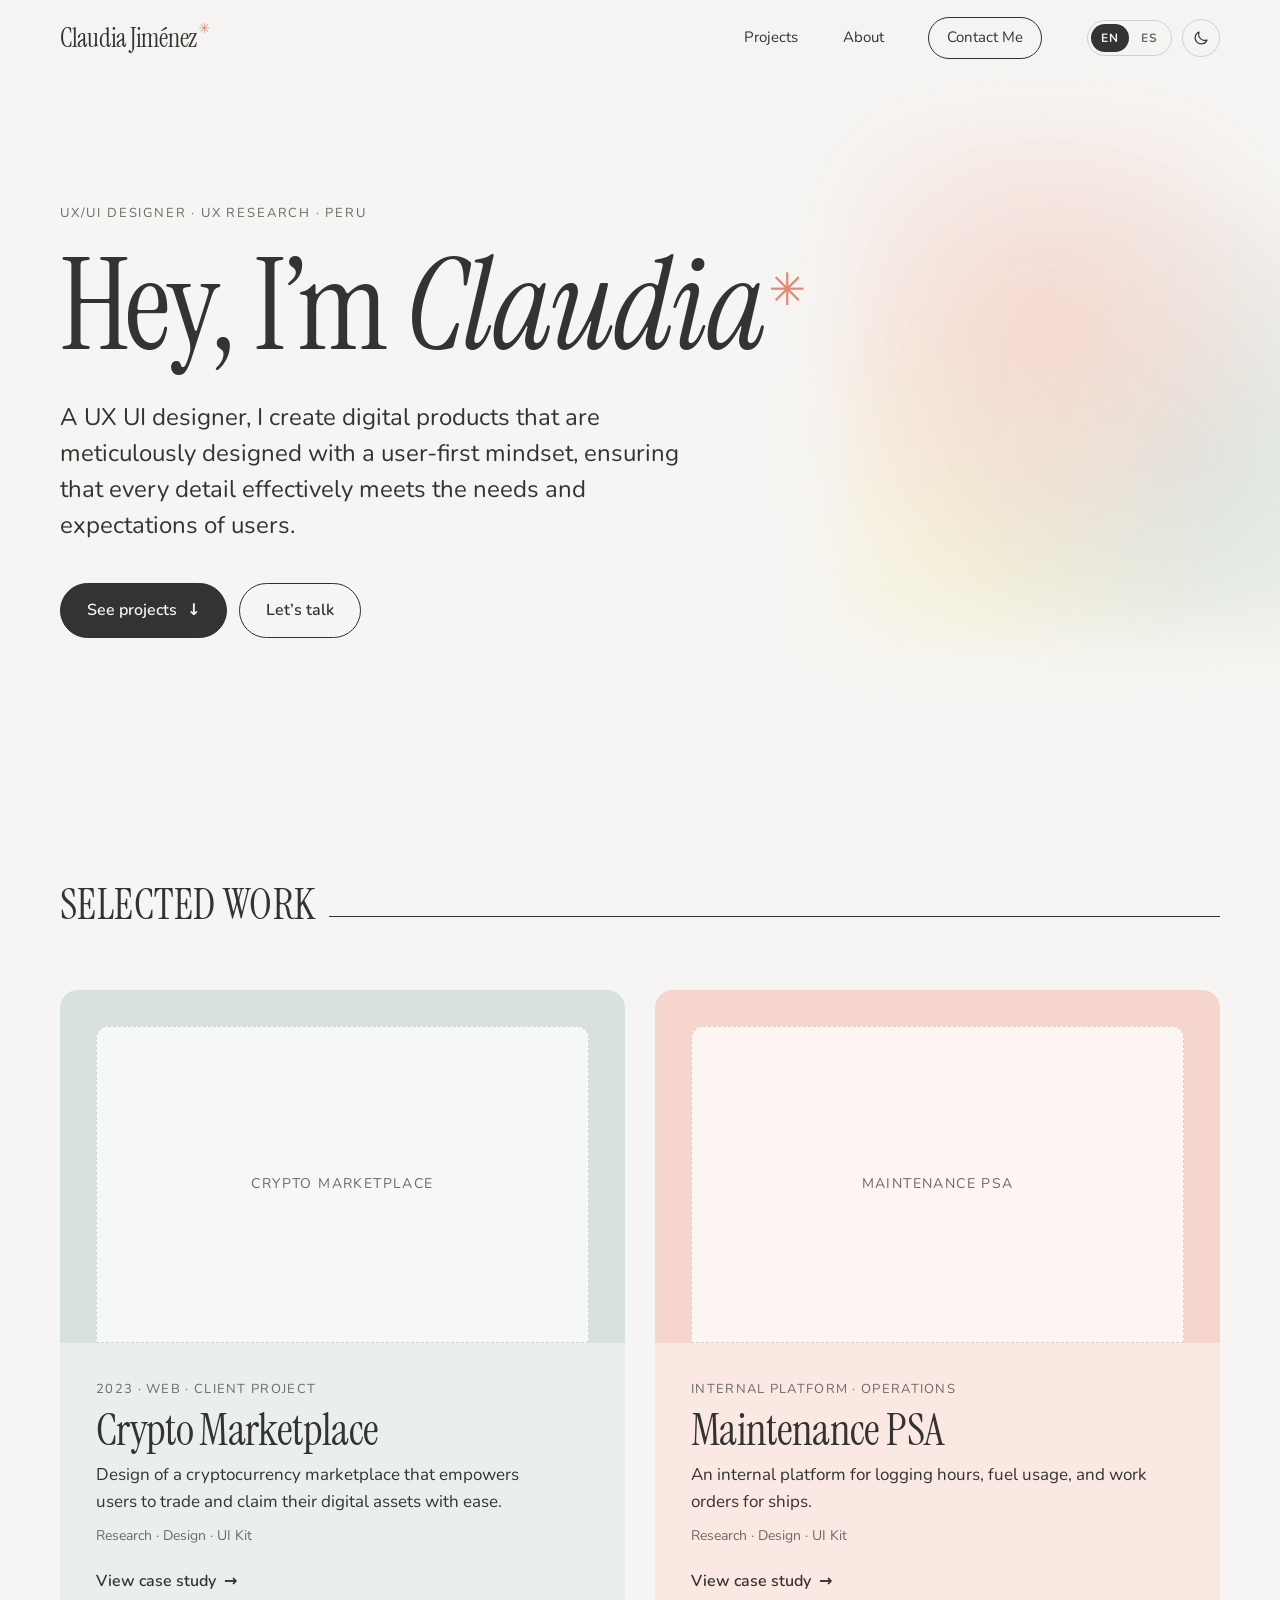
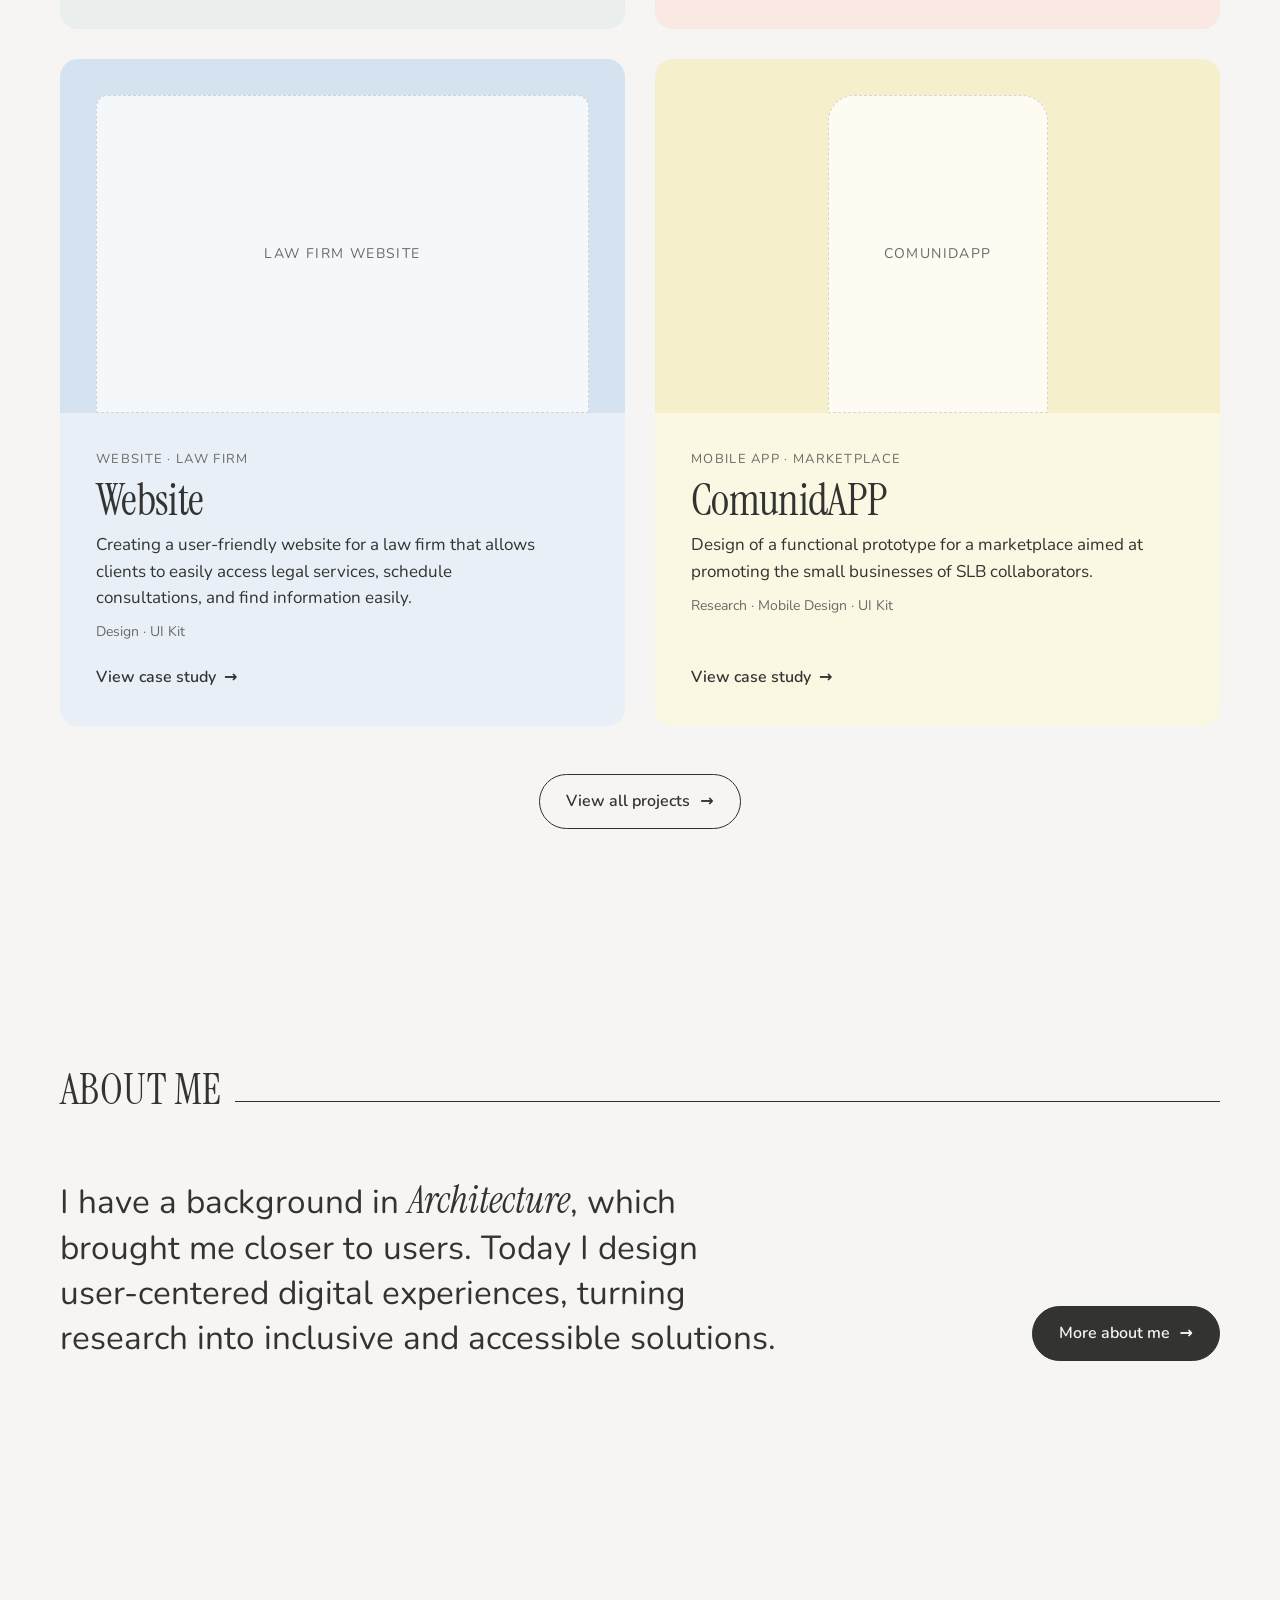
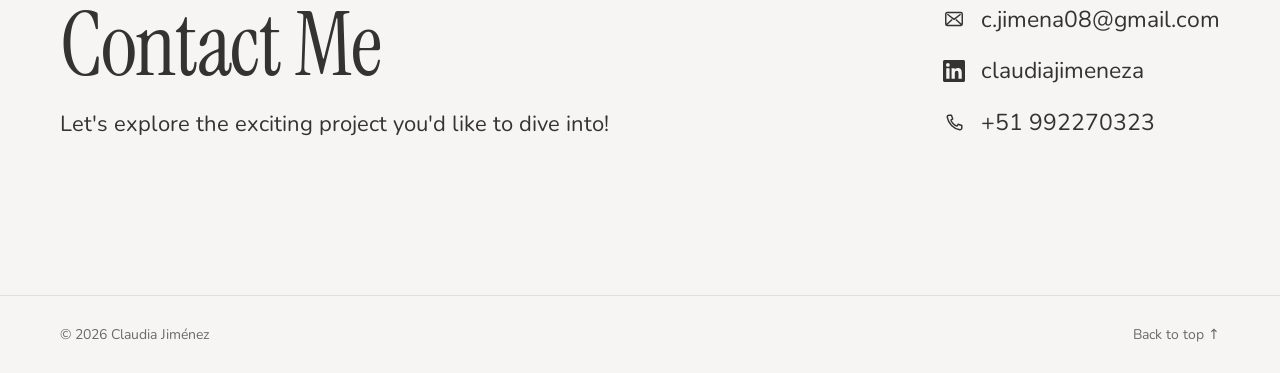
==== index.html @ 47505181 "Add English/Spanish versions of every page with an EN/ES switch Text is written side by side as <spa" ====
<!doctype html>
<html lang="en" data-lang="en">
<head>
  <meta charset="utf-8" />
  <meta name="viewport" content="width=device-width, initial-scale=1" />
  <title data-en="Claudia Jiménez · UX/UI Designer" data-es="Claudia Jiménez · Diseñadora UX/UI">Claudia Jiménez · UX/UI Designer</title>
  <script>
    /* Apply saved theme + language before first paint to avoid a flash (logic: script.js) */
    (function (d) {
      var get = function (k) { try { return localStorage.getItem(k); } catch (e) { return null; } };
      var t = get('theme'), l = get('lang');
      if (t === 'light' || t === 'dark') d.setAttribute('data-theme', t);
      if (l !== 'en' && l !== 'es') l = /^es\b/i.test(navigator.language || '') ? 'es' : 'en';
      d.lang = l; d.setAttribute('data-lang', l);
      var ti = document.querySelector('title');
      if (ti && ti.getAttribute('data-' + l)) document.title = ti.getAttribute('data-' + l);
    })(document.documentElement);
  </script>
  <meta name="description" content="Claudia Jiménez — UX/UI designer creating digital products with a user-first mindset." />
  <meta property="og:title" content="Claudia Jiménez · UX/UI Designer" />
  <meta property="og:description" content="UX/UI designer creating digital products with a user-first mindset." />
  <link rel="icon" href="data:image/svg+xml,<svg xmlns='http://www.w3.org/2000/svg' viewBox='0 0 100 100'><text y='.9em' font-size='90'>✳️</text></svg>" />
  <link rel="preconnect" href="https://fonts.googleapis.com" />
  <link rel="preconnect" href="https://fonts.gstatic.com" crossorigin />
  <link href="https://fonts.googleapis.com/css2?family=Instrument+Serif:ital@0;1&family=Nunito:wght@400;500;600;700&display=swap" rel="stylesheet" />
  <link rel="stylesheet" href="styles.css" />
</head>
<body>
  <a class="skip" href="#main"><span data-l="en">Skip to content</span><span data-l="es">Saltar al contenido</span></a>

  <header class="nav" id="top">
    <div class="container nav__inner">
      <a href="index.html" class="nav__logo">Claudia Jiménez<span class="star">✳</span></a>
      <button class="nav__toggle" aria-label="Open menu" aria-expanded="false" aria-controls="nav-links">
        <span></span><span></span>
      </button>
      <nav id="nav-links" class="nav__links">
        <a href="projects.html"><span data-l="en">Projects</span><span data-l="es">Proyectos</span></a>
        <a href="about.html"><span data-l="en">About</span><span data-l="es">Sobre mí</span></a>
        <a href="#contact" class="pill"><span data-l="en">Contact Me</span><span data-l="es">Contáctame</span></a>
        <div class="nav__tools">
          <div class="lang" role="group" aria-label="Language" data-en-aria-label="Language" data-es-aria-label="Idioma">
            <button type="button" class="lang__btn" data-set-lang="en" lang="en" aria-label="English" aria-pressed="true">EN</button>
            <button type="button" class="lang__btn" data-set-lang="es" lang="es" aria-label="Español" aria-pressed="false">ES</button>
          </div>
          <button type="button" class="icon-btn theme-toggle" aria-pressed="false" aria-label="Dark mode" data-en-aria-label="Dark mode" data-es-aria-label="Modo oscuro">
            <svg class="i-moon" viewBox="0 0 24 24" aria-hidden="true"><path d="M20 14.6A8.2 8.2 0 0 1 9.4 4 8.2 8.2 0 1 0 20 14.6Z" fill="none" stroke="currentColor" stroke-width="1.6" stroke-linejoin="round"/></svg>
            <svg class="i-sun" viewBox="0 0 24 24" aria-hidden="true"><circle cx="12" cy="12" r="4" fill="none" stroke="currentColor" stroke-width="1.6"/><path d="M12 2.8v2.1M12 19.1v2.1M2.8 12h2.1M19.1 12h2.1M5.5 5.5 7 7M17 17l1.5 1.5M5.5 18.5 7 17M17 7l1.5-1.5" fill="none" stroke="currentColor" stroke-width="1.6" stroke-linecap="round"/></svg>
          </button>
        </div>
      </nav>
    </div>
  </header>

  <main id="main">
    <!-- HERO -->
    <section class="hero container">
      <p class="eyebrow reveal"><span data-l="en">UX/UI Designer · UX Research · Peru</span><span data-l="es">Diseñadora UX/UI · UX Research · Perú</span></p>
      <h1 class="hero__title reveal"><span data-l="en">Hey, I’m <em>Claudia</em></span><span data-l="es">Hola, soy <em>Claudia</em></span><span class="star">✳</span></h1>
      <p class="hero__lead reveal">
        <span data-l="en">A UX UI designer, I create digital products that are meticulously designed with a
        user-first mindset, ensuring that every detail effectively meets the needs and
        expectations of users.</span>
        <span data-l="es">Como diseñadora UX/UI, creo productos digitales diseñados con mucho detalle y
        centrados en el usuario, para que cada elemento responda de forma efectiva a sus
        necesidades y expectativas.</span>
      </p>
      <div class="hero__actions reveal">
        <a href="#projects" class="btn btn--dark"><span data-l="en">See projects</span><span data-l="es">Ver proyectos</span> <span aria-hidden="true">↓</span></a>
        <a href="#contact" class="btn"><span data-l="en">Let’s talk</span><span data-l="es">Conversemos</span></a>
      </div>
      <div class="hero__blob" aria-hidden="true"></div>
    </section>

    <!-- PROJECTS -->
    <section id="projects" class="section container">
      <h2 class="section__title reveal"><span><span data-l="en">Selected Work</span><span data-l="es">Trabajos destacados</span></span></h2>
      <div class="cards cards--grid">
        <a class="card card--grid reveal" href="projects/crypto-marketplace.html" style="--card:var(--sage)">
          <div class="card__media">
            <!-- Replace with: <img src="assets/crypto-marketplace.png" alt="Crypto Marketplace screens" data-en-alt="Crypto Marketplace screens" data-es-alt="Pantallas de Crypto Marketplace"> -->
            <div class="placeholder">Crypto Marketplace</div>
          </div>
          <div class="card__body">
            <p class="card__meta"><span data-l="en">2023 · Web · Client project</span><span data-l="es">2023 · Web · Proyecto para cliente</span></p>
            <h3 class="card__title">Crypto Marketplace</h3>
            <p class="card__desc"><span data-l="en">Design of a cryptocurrency marketplace that empowers users to trade and claim their digital assets with ease.</span><span data-l="es">Diseño de un marketplace de criptomonedas que permite a los usuarios intercambiar y reclamar sus activos digitales con facilidad.</span></p>
            <p class="card__tags"><span data-l="en">Research · Design · UI Kit</span><span data-l="es">Investigación · Diseño · UI Kit</span></p>
            <span class="card__cta"><span data-l="en">View case study</span><span data-l="es">Ver caso de estudio</span> <span class="arrow" aria-hidden="true">→</span></span>
          </div>
        </a>
        <a class="card card--grid reveal" href="projects/maintenance-psa.html" style="--card:var(--blush)">
          <div class="card__media">
            <!-- Replace with: <img src="assets/maintenance-psa.png" alt="Maintenance PSA screens" data-en-alt="Maintenance PSA screens" data-es-alt="Pantallas de Maintenance PSA"> -->
            <div class="placeholder">Maintenance PSA</div>
          </div>
          <div class="card__body">
            <p class="card__meta"><span data-l="en">Internal platform · Operations</span><span data-l="es">Plataforma interna · Operaciones</span></p>
            <h3 class="card__title">Maintenance PSA</h3>
            <p class="card__desc"><span data-l="en">An internal platform for logging hours, fuel usage, and work orders for ships.</span><span data-l="es">Una plataforma interna para registrar horas, consumo de combustible y órdenes de trabajo de embarcaciones.</span></p>
            <p class="card__tags"><span data-l="en">Research · Design · UI Kit</span><span data-l="es">Investigación · Diseño · UI Kit</span></p>
            <span class="card__cta"><span data-l="en">View case study</span><span data-l="es">Ver caso de estudio</span> <span class="arrow" aria-hidden="true">→</span></span>
          </div>
        </a>
        <a class="card card--grid reveal" href="projects/law-firm-website.html" style="--card:var(--sky)">
          <div class="card__media">
            <!-- Replace with: <img src="assets/law-firm-website.png" alt="Website screens" data-en-alt="Website screens" data-es-alt="Pantallas del sitio web"> -->
            <div class="placeholder"><span data-l="en">Law Firm Website</span><span data-l="es">Sitio web legal</span></div>
          </div>
          <div class="card__body">
            <p class="card__meta"><span data-l="en">Website · Law firm</span><span data-l="es">Sitio web · Estudio de abogados</span></p>
            <h3 class="card__title"><span data-l="en">Website</span><span data-l="es">Sitio web</span></h3>
            <p class="card__desc"><span data-l="en">Creating a user-friendly website for a law firm that allows clients to easily access legal services, schedule consultations, and find information easily.</span><span data-l="es">Creación de un sitio web intuitivo para un estudio de abogados, que permite a los clientes acceder fácilmente a servicios legales, agendar consultas y encontrar información.</span></p>
            <p class="card__tags"><span data-l="en">Design · UI Kit</span><span data-l="es">Diseño · UI Kit</span></p>
            <span class="card__cta"><span data-l="en">View case study</span><span data-l="es">Ver caso de estudio</span> <span class="arrow" aria-hidden="true">→</span></span>
          </div>
        </a>
        <a class="card card--grid reveal" href="projects/comunidapp.html" style="--card:var(--butter)">
          <div class="card__media">
            <!-- Replace with: <img src="assets/comunidapp.png" alt="ComunidAPP screens" data-en-alt="ComunidAPP screens" data-es-alt="Pantallas de ComunidAPP"> -->
            <div class="placeholder placeholder--phone">ComunidAPP</div>
          </div>
          <div class="card__body">
            <p class="card__meta"><span data-l="en">Mobile app · Marketplace</span><span data-l="es">App móvil · Marketplace</span></p>
            <h3 class="card__title">ComunidAPP</h3>
            <p class="card__desc"><span data-l="en">Design of a functional prototype for a marketplace aimed at promoting the small businesses of SLB collaborators.</span><span data-l="es">Diseño de un prototipo funcional para un marketplace que busca impulsar los pequeños negocios de los colaboradores de SLB.</span></p>
            <p class="card__tags"><span data-l="en">Research · Mobile Design · UI Kit</span><span data-l="es">Investigación · Diseño móvil · UI Kit</span></p>
            <span class="card__cta"><span data-l="en">View case study</span><span data-l="es">Ver caso de estudio</span> <span class="arrow" aria-hidden="true">→</span></span>
          </div>
        </a>
      </div>
      <div class="more reveal"><a href="projects.html" class="btn"><span data-l="en">View all projects</span><span data-l="es">Ver todos los proyectos</span> <span aria-hidden="true">→</span></a></div>
    </section>

    <!-- ABOUT TEASER -->
    <section class="section container">
      <h2 class="section__title reveal"><span><span data-l="en">About Me</span><span data-l="es">Sobre mí</span></span></h2>
      <div class="teaser reveal">
        <p class="teaser__text">
          <span data-l="en">I have a background in <em>Architecture</em>, which brought me closer to users. Today I design
          user-centered digital experiences, turning research into inclusive and accessible solutions.</span>
          <span data-l="es">Vengo de la <em>Arquitectura</em>, que me acercó a las personas. Hoy diseño experiencias
          digitales centradas en el usuario, convirtiendo la investigación en soluciones inclusivas y accesibles.</span>
        </p>
        <a href="about.html" class="btn btn--dark"><span data-l="en">More about me</span><span data-l="es">Más sobre mí</span> <span aria-hidden="true">→</span></a>
      </div>
    </section>

    <!-- CONTACT -->
    <section id="contact" class="section container contact">
      <div class="contact__text reveal">
        <h2 class="contact__title"><span data-l="en">Contact Me</span><span data-l="es">Contáctame</span></h2>
        <p><span data-l="en">Let's explore the exciting project you'd like to dive into!</span><span data-l="es">¡Hablemos del proyecto que tienes en mente y hagámoslo realidad!</span></p>
      </div>
      <ul class="contact__list reveal">
        <li>
          <svg viewBox="0 0 24 24" aria-hidden="true"><path d="M3 6.5A1.5 1.5 0 0 1 4.5 5h15A1.5 1.5 0 0 1 21 6.5v11a1.5 1.5 0 0 1-1.5 1.5h-15A1.5 1.5 0 0 1 3 17.5v-11Zm1.8.3 7.2 5.6 7.2-5.6M4 18l6-5.5M20 18l-6-5.5" fill="none" stroke="currentColor" stroke-width="1.6" stroke-linejoin="round"/></svg>
          <a href="mailto:c.jimena08@gmail.com">c.jimena08@gmail.com</a>
        </li>
        <li>
          <svg viewBox="0 0 24 24" aria-hidden="true"><path fill="currentColor" d="M20.45 20.45h-3.56v-5.57c0-1.33-.02-3.04-1.85-3.04-1.85 0-2.14 1.45-2.14 2.94v5.67H9.35V9h3.41v1.56h.05c.48-.9 1.64-1.85 3.37-1.85 3.6 0 4.27 2.37 4.27 5.46v6.28ZM5.34 7.43a2.06 2.06 0 1 1 0-4.13 2.06 2.06 0 0 1 0 4.13ZM7.12 20.45H3.56V9h3.56v11.45ZM22.22 0H1.77C.79 0 0 .77 0 1.73v20.54C0 23.23.79 24 1.77 24h20.45c.98 0 1.78-.77 1.78-1.73V1.73C24 .77 23.2 0 22.22 0Z"/></svg>
          <a href="https://www.linkedin.com/in/claudiajimeneza" target="_blank" rel="noopener">claudiajimeneza</a>
        </li>
        <li>
          <svg viewBox="0 0 24 24" aria-hidden="true"><path d="M6.6 3.5h2.6l1.4 4-2 1.3a11 11 0 0 0 6.6 6.6l1.3-2 4 1.4v2.6a2 2 0 0 1-2.2 2A17 17 0 0 1 4.6 5.7a2 2 0 0 1 2-2.2Z" fill="none" stroke="currentColor" stroke-width="1.6" stroke-linejoin="round"/></svg>
          <a href="tel:+51992270323">+51 992270323</a>
        </li>
      </ul>
    </section>
  </main>

  <footer class="footer container">
    <span>© <span id="year"></span> Claudia Jiménez</span>
    <a href="#top"><span data-l="en">Back to top</span><span data-l="es">Volver arriba</span> ↑</a>
  </footer>

  <script src="script.js"></script>
</body>
</html>
---- styles.css ----
/* ---------- THEME TOKENS ----------
   Every color lives here. Dark values are declared twice: once for the system
   preference (unless the visitor picked light) and once for an explicit
   data-theme="dark", so the page follows the OS until the nav toggle is used. */
:root {
  color-scheme: light;
  --bg: #f6f5f3;
  --ink: #333331;
  --muted: #6b6a66;
  --line: #2f2f2d;                        /* strong lines: pills, buttons, title rules */
  --line-soft: rgba(0,0,0,.15);           /* dividers, card outlines */
  --line-faint: rgba(0,0,0,.09);          /* nav / footer borders */
  --surface: rgba(255,255,255,.45);       /* card body over a pastel */
  --surface-tag: rgba(255,255,255,.5);
  --surface-placeholder: rgba(255,255,255,.75);
  --hover: #fff;
  --shadow: rgba(0,0,0,.3);
  --nav-bg: color-mix(in srgb, var(--bg) 82%, transparent);
  --sage: #d8e2dd;
  --blush: #f5d5cc;
  --sky: #d5e2f0;
  --butter: #f6efcc;
  --stone: #e2e1df;
  --accent: #e08a74;
  --blob-a: var(--blush);
  --blob-b: var(--sage);
  --blob-c: var(--butter);
  --blob-opacity: .9;
  --show-light: block;                    /* display value for light-only / dark-only bits */
  --show-dark: none;
  --radius: 18px;
  --serif: "Instrument Serif", Georgia, "Times New Roman", serif;
  --sans: "Nunito", system-ui, -apple-system, "Segoe UI", sans-serif;
  --max: 1160px;
  --gutter: clamp(16px, 5vw, 60px);
}
@media (prefers-color-scheme: dark) {
  :root:not([data-theme="light"]) {
    color-scheme: dark;
    --bg: #1c1b19;
    --ink: #ecebe7;
    --muted: #a8a6a0;
    --line: #d6d4ce;
    --line-soft: rgba(255,255,255,.16);
    --line-faint: rgba(255,255,255,.09);
    --surface: rgba(0,0,0,.14);
    --surface-tag: rgba(255,255,255,.06);
    --surface-placeholder: rgba(255,255,255,.07);
    --hover: #262522;
    --shadow: rgba(0,0,0,.7);
    --sage: #2b3833;
    --blush: #3f2c27;
    --sky: #28323f;
    --butter: #39331f;
    --stone: #2c2b28;
    --accent: #eb9a84;
    --blob-a: #5a3830;
    --blob-b: #2f4a3f;
    --blob-c: #4a4126;
    --blob-opacity: .7;
    --show-light: none;
    --show-dark: block;
  }
}
:root[data-theme="dark"] {
  color-scheme: dark;
  --bg: #1c1b19;
  --ink: #ecebe7;
  --muted: #a8a6a0;
  --line: #d6d4ce;
  --line-soft: rgba(255,255,255,.16);
  --line-faint: rgba(255,255,255,.09);
  --surface: rgba(0,0,0,.14);
  --surface-tag: rgba(255,255,255,.06);
  --surface-placeholder: rgba(255,255,255,.07);
  --hover: #262522;
  --shadow: rgba(0,0,0,.7);
  --sage: #2b3833;
  --blush: #3f2c27;
  --sky: #28323f;
  --butter: #39331f;
  --stone: #2c2b28;
  --accent: #eb9a84;
  --blob-a: #5a3830;
  --blob-b: #2f4a3f;
  --blob-c: #4a4126;
  --blob-opacity: .7;
  --show-light: none;
  --show-dark: block;
}

/* ---------- LANGUAGES ----------
   Bilingual text sits side by side: <span data-l="en">…</span><span data-l="es">…</span>.
   <html data-lang> (set in <head> before first paint) decides which one shows. */
html[data-lang="en"] [data-l="es"],
html[data-lang="es"] [data-l="en"] { display: none !important; }

* { box-sizing: border-box; }
html { scroll-behavior: smooth; scroll-padding-top: 88px; overflow-x: clip; }
body {
  margin: 0;
  background: var(--bg);
  color: var(--ink);
  font-family: var(--sans);
  font-size: 18px;
  line-height: 1.55;
  -webkit-font-smoothing: antialiased;
  overflow-x: hidden;
}
img { max-width: 100%; display: block; }
a { color: inherit; }
h1, h2, h3 { margin: 0; font-weight: 400; }
p { margin: 0; }

.container { width: 100%; max-width: calc(var(--max) + var(--gutter) * 2); margin-inline: auto; padding-inline: var(--gutter); }

.skip { position: absolute; left: -999px; top: 8px; background: var(--ink); color: var(--bg); padding: 8px 14px; border-radius: 99px; z-index: 100; }
.skip:focus { left: 8px; }

.star { color: var(--accent); font-family: var(--sans); font-size: .35em; vertical-align: super; margin-left: .1em; display: inline-block; animation: spin 12s linear infinite; }
@keyframes spin { to { transform: rotate(360deg); } }

/* ---------- NAV ---------- */
.nav {
  position: sticky; top: 0; z-index: 50;
  background: var(--nav-bg);
  backdrop-filter: blur(10px);
  -webkit-backdrop-filter: blur(10px);
  border-bottom: 1px solid transparent;
  transition: border-color .3s;
}
.nav.is-scrolled { border-bottom-color: var(--line-faint); }
.nav__inner { display: flex; align-items: center; justify-content: space-between; height: 76px; }
.nav__logo { font-family: var(--serif); font-size: 26px; text-decoration: none; letter-spacing: -.01em; }
.nav__logo .star { font-size: 14px; vertical-align: top; }
.nav__links { display: flex; align-items: center; gap: clamp(20px, 3.5vw, 48px); font-size: 15px; }
.nav__links a { text-decoration: none; position: relative; padding: 6px 0; }
.nav__links a:not(.pill)::after {
  content: ""; position: absolute; left: 0; right: 0; bottom: 0; height: 1px; background: var(--line);
  transform: scaleX(0); transform-origin: left; transition: transform .35s ease;
}
.nav__links a:not(.pill):hover::after,
.nav__links a.is-active::after { transform: scaleX(1); }
.pill { border: 1px solid var(--line); border-radius: 99px; padding: 8px 18px !important; transition: background .25s, color .25s; }
.pill:hover { background: var(--ink); color: var(--bg); }

.nav__toggle { display: none; background: none; border: 0; width: 40px; height: 40px; cursor: pointer; position: relative; }
.nav__toggle span { position: absolute; left: 9px; right: 9px; height: 1.5px; background: var(--ink); transition: transform .3s; }
.nav__toggle span:first-child { top: 15px; }
.nav__toggle span:last-child { top: 24px; }
.nav.is-open .nav__toggle span:first-child { transform: translateY(4.5px) rotate(45deg); }
.nav.is-open .nav__toggle span:last-child { transform: translateY(-4.5px) rotate(-45deg); }

/* nav tools: theme toggle (+ language switch) */
.nav__tools { display: flex; align-items: center; gap: 10px; }
.icon-btn {
  width: 38px; height: 38px; padding: 0; display: grid; place-items: center;
  background: none; color: inherit; border: 1px solid var(--line-soft); border-radius: 99px;
  cursor: pointer; transition: border-color .25s, background .25s;
}
.icon-btn:hover { border-color: var(--line); background: var(--surface-tag); }
.icon-btn svg { width: 18px; height: 18px; }
.theme-toggle .i-moon { display: var(--show-light); }  /* light theme: offer dark */
.theme-toggle .i-sun { display: var(--show-dark); }
.lang { display: inline-flex; gap: 2px; padding: 3px; border: 1px solid var(--line-soft); border-radius: 99px; }
.lang__btn {
  font: inherit; font-size: 12px; font-weight: 700; letter-spacing: .08em; line-height: 1;
  padding: 8px 10px; border: 0; border-radius: 99px; background: none; color: var(--muted);
  cursor: pointer; transition: background .25s, color .25s;
}
.lang__btn:hover { color: var(--ink); }
/* active state comes from <html data-lang> so it is right before script.js runs */
html[data-lang="en"] .lang__btn[data-set-lang="en"],
html[data-lang="es"] .lang__btn[data-set-lang="es"] { background: var(--ink); color: var(--bg); }
button:focus-visible, .pill:focus-visible, .btn:focus-visible { outline: 2px solid var(--ink); outline-offset: 3px; }

/* ---------- HERO ---------- */
.hero { position: relative; padding-top: clamp(80px, 14vh, 160px); padding-bottom: clamp(80px, 14vh, 160px); }
.eyebrow { font-size: 13px; letter-spacing: .14em; text-transform: uppercase; color: var(--muted); margin-bottom: 22px; }
.hero__title { font-family: var(--serif); font-size: clamp(58px, 10vw, 136px); line-height: .95; letter-spacing: -.02em; }
.hero__title em { font-style: italic; }
.hero__lead { max-width: 640px; margin-top: 32px; font-size: clamp(19px, 2vw, 24px); line-height: 1.5; }
.hero__actions { display: flex; flex-wrap: wrap; gap: 12px; margin-top: 40px; }
.hero__blob {
  position: absolute; z-index: -1; right: -6%; top: 6%;
  width: min(520px, 70vw); aspect-ratio: 1;
  background: radial-gradient(circle at 40% 40%, var(--blob-a), transparent 62%),
              radial-gradient(circle at 70% 65%, var(--blob-b), transparent 58%),
              radial-gradient(circle at 35% 75%, var(--blob-c), transparent 55%);
  filter: blur(30px); opacity: var(--blob-opacity);
  animation: float 14s ease-in-out infinite alternate;
}
@keyframes float { to { transform: translate(-30px, 30px) scale(1.06); } }

.btn {
  display: inline-flex; align-items: center; gap: 10px;
  padding: 14px 26px; border: 1px solid var(--line); border-radius: 99px;
  font-size: 16px; font-weight: 600; text-decoration: none;
  transition: transform .25s, background .25s, color .25s;
}
.btn:hover { transform: translateY(-2px); background: var(--ink); color: var(--bg); }
.btn--dark { background: var(--ink); color: var(--bg); }
.btn--dark:hover { background: transparent; color: var(--ink); }

/* ---------- SECTIONS ---------- */
.section { padding-block: clamp(60px, 10vw, 120px); }
.section__title {
  display: flex; align-items: flex-end; gap: 14px;
  font-family: var(--serif); text-transform: uppercase; font-size: clamp(30px, 3.6vw, 42px); letter-spacing: .01em; line-height: 1;
  margin-bottom: clamp(36px, 5vw, 64px);
}
.section__title::after { content: ""; flex: 1; height: 1px; background: var(--line); margin-bottom: .2em; }

/* ---------- PROJECT CARDS ---------- */
.cards { display: grid; gap: 30px; }
.cards--grid { grid-template-columns: repeat(2, 1fr); }
.card {
  display: flex; flex-direction: column; text-decoration: none;
  background: var(--card); border-radius: var(--radius); overflow: hidden;
  transition: transform .4s ease, box-shadow .4s ease;
}
.card:hover { transform: translateY(-4px); box-shadow: 0 24px 50px -30px var(--shadow); }
.card:focus-visible { outline: 2px solid var(--ink); outline-offset: 4px; }
.card__media { padding: clamp(20px, 3vw, 36px) clamp(20px, 3vw, 36px) 0; aspect-ratio: 16 / 10; display: flex; align-items: flex-end; justify-content: center; overflow: hidden; }
.card__media img, .card__media .placeholder { width: 100%; height: 100%; min-height: 0; object-fit: cover; object-position: top; border-radius: 12px 12px 0 0; transition: transform .6s ease; }
.card__media .placeholder--phone { width: 46%; max-width: 220px; border-radius: 26px 26px 0 0; }
.card:hover .card__media img, .card:hover .card__media .placeholder { transform: translateY(-6px) scale(1.02); }
.card__body { display: flex; flex-direction: column; gap: 10px; padding: clamp(24px, 3vw, 36px); background: var(--surface); flex: 1; }
.card__meta { font-size: 13px; letter-spacing: .1em; text-transform: uppercase; color: var(--muted); }
.card__title { font-family: var(--serif); font-size: clamp(34px, 3.4vw, 48px); line-height: 1; letter-spacing: -.015em; }
.card__desc { font-size: 17px; max-width: 46ch; }
.card__tags { font-size: 14px; color: var(--muted); }
.card__cta { margin-top: auto; padding-top: 12px; font-weight: 600; font-size: 16px; display: inline-flex; gap: 8px; align-items: center; }
.arrow { display: inline-block; transition: transform .3s; }
.card:hover .card__cta .arrow { transform: translateX(5px); }

/* list variant (Projects page) */
.cards--list { gap: 36px; }
.card--list { display: grid; grid-template-columns: 1.25fr 1fr; }
.card--list .card__media { aspect-ratio: auto; min-height: 380px; padding: 44px 0 0 44px; justify-content: flex-start; }
.card--list .card__media img, .card--list .card__media .placeholder { border-radius: 12px 0 0 0; }
.card--list .card__media .placeholder--phone { border-radius: 26px 26px 0 0; margin-inline: auto; transform: translateX(-22px); }
.card--list .card__body { padding: clamp(28px, 4vw, 52px); justify-content: center; }
.card--list .card__title { font-size: clamp(40px, 4.4vw, 60px); }

.more { display: flex; justify-content: center; margin-top: 48px; }
.section--tight { padding-top: 0; }
.page-lead { max-width: 640px; }

.tags { list-style: none; display: flex; flex-wrap: wrap; gap: 10px; margin: 0; padding: 0; }
.tags li { border: 1px solid var(--line); border-radius: 99px; padding: 4px 14px; font-size: 14px; }
.tags--lg li { font-size: 16px; padding: 8px 18px; background: var(--surface-tag); }

.placeholder {
  width: 100%; height: 100%; min-height: 300px; border-radius: 12px;
  background: var(--surface-placeholder);
  display: grid; place-items: center;
  color: var(--muted); font-size: 14px; letter-spacing: .1em; text-transform: uppercase;
  border: 1px dashed var(--line-soft);
}
.placeholder--phone { width: 200px; min-height: 380px; margin-inline: auto; border-radius: 28px; }

/* ---------- ABOUT ---------- */
.about { display: grid; grid-template-columns: 1fr 2fr; gap: 30px; }
.about__photo { border-radius: var(--radius); overflow: hidden; background: var(--stone); min-height: 440px; }
.about__photo img { width: 100%; height: 100%; object-fit: cover; }
.about__photo .placeholder { min-height: 440px; background: var(--stone); border: 0; border-radius: 0; }
.about__card, .about__fun {
  border-radius: var(--radius); padding: clamp(28px, 6vw, 100px);
  display: flex; flex-direction: column; justify-content: center; gap: 1.4em;
  font-size: clamp(18px, 1.8vw, 23px); line-height: 1.5;
}
.about__card { background: var(--stone); }
.about__card em { font-family: var(--serif); font-size: 1.2em; }
.about__fun { background: var(--butter); grid-column: 1 / -1; max-width: 66%; }

/* ---------- SKILLS ---------- */
.skills { display: grid; grid-template-columns: repeat(3, 1fr); gap: 30px; }
.skill-group { background: var(--sage); border-radius: var(--radius); padding: 36px; }
.skill-group:nth-child(2) { background: var(--blush); }
.skill-group:nth-child(3) { background: var(--sky); }
.skill-group h3 { font-family: var(--serif); font-size: 34px; margin-bottom: 22px; }

/* ---------- EXPERIENCE ---------- */
.timeline { list-style: none; margin: 0; padding: 0; }
.timeline__item {
  display: grid; grid-template-columns: 220px 1fr; gap: 30px;
  padding-block: 32px; border-top: 1px solid var(--line-soft);
}
.timeline__item:last-child { border-bottom: 1px solid var(--line-soft); }
.timeline__date { font-size: 15px; letter-spacing: .06em; color: var(--muted); padding-top: 8px; }
.timeline__item h3 { font-family: var(--serif); font-size: clamp(28px, 3vw, 38px); line-height: 1.1; margin-bottom: 8px; }
.timeline__item .at { color: var(--muted); }
.timeline__item p { color: var(--muted); max-width: 60ch; }

/* ---------- CONTACT ---------- */
.contact { display: flex; justify-content: space-between; align-items: center; gap: 40px; flex-wrap: wrap; padding-bottom: clamp(80px, 12vw, 160px); }
.contact__title { font-family: var(--serif); font-size: clamp(56px, 7vw, 88px); line-height: 1; letter-spacing: -.015em; margin-bottom: 18px; }
.contact__text p { font-size: clamp(18px, 1.8vw, 22px); }
.contact__list { list-style: none; margin: 0; padding: 0; display: grid; gap: 16px; font-size: clamp(18px, 1.8vw, 23px); }
.contact__list li { display: flex; align-items: center; gap: 16px; }
.contact__list svg { width: 22px; height: 22px; flex: none; }
.contact__list a { text-decoration: none; background: linear-gradient(currentColor, currentColor) 0 100% / 0 1px no-repeat; transition: background-size .35s; overflow-wrap: anywhere; }
.contact__list a:hover { background-size: 100% 1px; }

.footer { display: flex; justify-content: space-between; padding-block: 28px; border-top: 1px solid var(--line-faint); font-size: 14px; color: var(--muted); }
.footer a { text-decoration: none; }

/* ---------- REVEAL ---------- */
.reveal { opacity: 0; transform: translateY(28px); transition: opacity .9s ease, transform .9s cubic-bezier(.2,.7,.2,1); }
.reveal.is-visible { opacity: 1; transform: none; }
@media (prefers-reduced-motion: reduce) {
  html { scroll-behavior: auto; }
  .reveal { opacity: 1; transform: none; transition: none; }
  .star, .hero__blob { animation: none; }
}

/* ---------- RESPONSIVE ---------- */
@media (max-width: 900px) {
  .cards--grid { grid-template-columns: 1fr; }
  .card--list { grid-template-columns: 1fr; }
  .card--list .card__media { min-height: 260px; padding: 28px 28px 0; }
  .card--list .card__media img, .card--list .card__media .placeholder { border-radius: 12px 12px 0 0; }
  .card--list .card__media .placeholder--phone { transform: none; }
  .facts { grid-template-columns: repeat(2, 1fr); }
  .pager { grid-template-columns: 1fr; }
  .about { grid-template-columns: 1fr; }
  .about__photo, .about__photo .placeholder { min-height: 360px; }
  .about__fun { max-width: none; }
  .skills { grid-template-columns: 1fr; }
  .timeline__item { grid-template-columns: 1fr; gap: 6px; }
  .timeline__date { padding-top: 0; }
}
@media (max-width: 760px) {
  body { font-size: 17px; }
  .nav__toggle { display: block; }
  .nav__links {
    position: absolute; top: 76px; left: 0; right: 0;
    flex-direction: column; align-items: flex-start; gap: 6px;
    padding: 16px var(--gutter) 28px; background: var(--bg);
    border-bottom: 1px solid var(--line-faint);
    font-size: 20px;
    opacity: 0; pointer-events: none; transform: translateY(-8px); transition: opacity .25s, transform .25s;
  }
  .nav.is-open .nav__links { opacity: 1; pointer-events: auto; transform: none; }
  .pill { margin-top: 10px; }
  .nav__tools { margin-top: 18px; gap: 12px; }
  .contact { flex-direction: column; align-items: flex-start; }
}

.subhead { font-family: var(--serif); text-transform: uppercase; font-size: clamp(24px, 2.6vw, 30px); margin: clamp(56px, 7vw, 88px) 0 24px; }

/* ---------- HOME: ABOUT TEASER ---------- */
.teaser { display: flex; flex-wrap: wrap; align-items: flex-end; justify-content: space-between; gap: 32px; }
.teaser__text { font-size: clamp(22px, 2.6vw, 34px); line-height: 1.35; max-width: 36ch; }
.teaser__text em { font-family: var(--serif); font-size: 1.15em; }

/* ---------- ABOUT PAGE ---------- */
.crumb { font-size: 14px; color: var(--muted); margin-bottom: 18px; }
.crumb a { text-decoration: none; }
.crumb a:hover { text-decoration: underline; }
.intro { padding-top: clamp(48px, 9vh, 110px); padding-bottom: clamp(40px, 6vw, 80px); }
.intro__title { font-family: var(--serif); font-size: clamp(72px, 13vw, 180px); line-height: .9; letter-spacing: -.02em; margin-bottom: clamp(40px, 6vw, 80px); }
.intro__grid { display: grid; grid-template-columns: 1fr 1.6fr; gap: clamp(30px, 5vw, 72px); align-items: start; }
.intro__text { display: flex; flex-direction: column; gap: 1.2em; font-size: clamp(17px, 1.5vw, 19px); color: var(--muted); }
.intro__lead { font-size: clamp(22px, 2.4vw, 30px); line-height: 1.35; color: var(--ink); }
.intro__lead em { font-family: var(--serif); font-size: 1.12em; }
.intro__actions { display: flex; flex-wrap: wrap; gap: 12px; margin-top: 10px; }

.jobs { list-style: none; margin: 0; padding: 0; }
.job { display: grid; grid-template-columns: 1fr 1fr; gap: 30px; padding-block: clamp(28px, 4vw, 48px); border-top: 1px solid var(--line-soft); }
.job:last-child { border-bottom: 1px solid var(--line-soft); }
.job__company { font-family: var(--serif); font-size: clamp(44px, 6vw, 84px); line-height: .95; letter-spacing: -.015em; }
.job__date { display: block; margin-top: 12px; font-size: 14px; letter-spacing: .06em; color: var(--muted); }
.job__body h4 { margin: 0 0 4px; font-size: 20px; font-weight: 700; }
.job__meta { display: block; font-size: 14px; color: var(--muted); margin-bottom: 4px; }
.job__body p { margin-top: 12px; color: var(--muted); max-width: 58ch; }

.about__fun .eyebrow { margin-bottom: 0; }

@media (max-width: 900px) {
  .intro__grid, .job { grid-template-columns: 1fr; }
  .job { gap: 14px; }
}

/* ---------- CERTIFICATIONS ---------- */
.certs { list-style: none; margin: 0; padding: 0; display: grid; gap: 16px; }
.cert {
  display: flex; align-items: center; justify-content: space-between; gap: 20px; flex-wrap: wrap;
  background: var(--sage); border-radius: var(--radius); padding: 26px 32px;
}
.cert:nth-child(2) { background: var(--blush); }
.cert:nth-child(3) { background: var(--sky); }
.cert h4 { margin: 0 0 4px; font-family: var(--serif); font-weight: 400; font-size: clamp(24px, 2.4vw, 30px); line-height: 1.15; }
.cert__issuer { font-size: 15px; color: var(--muted); }
.cert__link { flex: none; font-size: 15px; font-weight: 600; text-decoration: none; border: 1px solid var(--line); border-radius: 99px; padding: 8px 18px; transition: background .25s, color .25s; }
.cert__link:hover { background: var(--ink); color: var(--bg); }

/* ---------- CASE STUDY ---------- */
.case { padding-bottom: clamp(36px, 5vw, 60px); }
.case__title { font-family: var(--serif); font-size: clamp(60px, 10vw, 140px); line-height: .92; letter-spacing: -.02em; margin-bottom: 28px; }
.facts { display: grid; grid-template-columns: repeat(auto-fit, minmax(180px, 1fr)); gap: 24px; margin: clamp(40px, 5vw, 64px) 0 0; padding-top: 28px; border-top: 1px solid var(--line-soft); }
.fact dt { font-size: 13px; letter-spacing: .1em; text-transform: uppercase; color: var(--muted); margin-bottom: 6px; }
.fact dd { margin: 0; font-size: 17px; }
.case__cover { background: var(--card); border-radius: var(--radius); padding: clamp(28px, 6vw, 80px) clamp(28px, 6vw, 80px) 0; display: flex; justify-content: center; overflow: hidden; }
.case__cover img, .case__cover .placeholder { width: 100%; min-height: clamp(260px, 42vw, 560px); border-radius: 14px 14px 0 0; }
.case__cover .placeholder--phone { width: min(300px, 70%); }
.case__text { max-width: 68ch; display: grid; gap: 1.2em; font-size: 19px; }
.callout { background: var(--card); border-radius: var(--radius); padding: clamp(28px, 5vw, 60px); display: flex; flex-direction: column; align-items: flex-start; gap: 16px; font-size: clamp(19px, 2vw, 24px); max-width: 820px; }
.callout .eyebrow { margin: 0; }

.pager { display: grid; grid-template-columns: 1fr 1fr; gap: 30px; padding-top: clamp(20px, 4vw, 40px); }
.pager__link { display: flex; flex-direction: column; gap: 10px; padding: clamp(24px, 4vw, 44px); border: 1px solid var(--line-soft); border-radius: var(--radius); text-decoration: none; transition: background .3s, border-color .3s; }
.pager__link--next { text-align: right; align-items: flex-end; }
.pager__link:hover { background: var(--hover); border-color: var(--line); }
.pager__label { font-size: 13px; letter-spacing: .1em; text-transform: uppercase; color: var(--muted); }
.pager__title { font-family: var(--serif); font-size: clamp(32px, 4vw, 52px); line-height: 1; }
.pager__link--prev:hover .arrow { transform: translateX(-5px); }
.pager__link--next:hover .arrow { transform: translateX(5px); }
.pager__all { text-align: center; padding-top: 28px; font-size: 16px; }
.pager__all a { text-decoration: underline; text-underline-offset: 4px; }
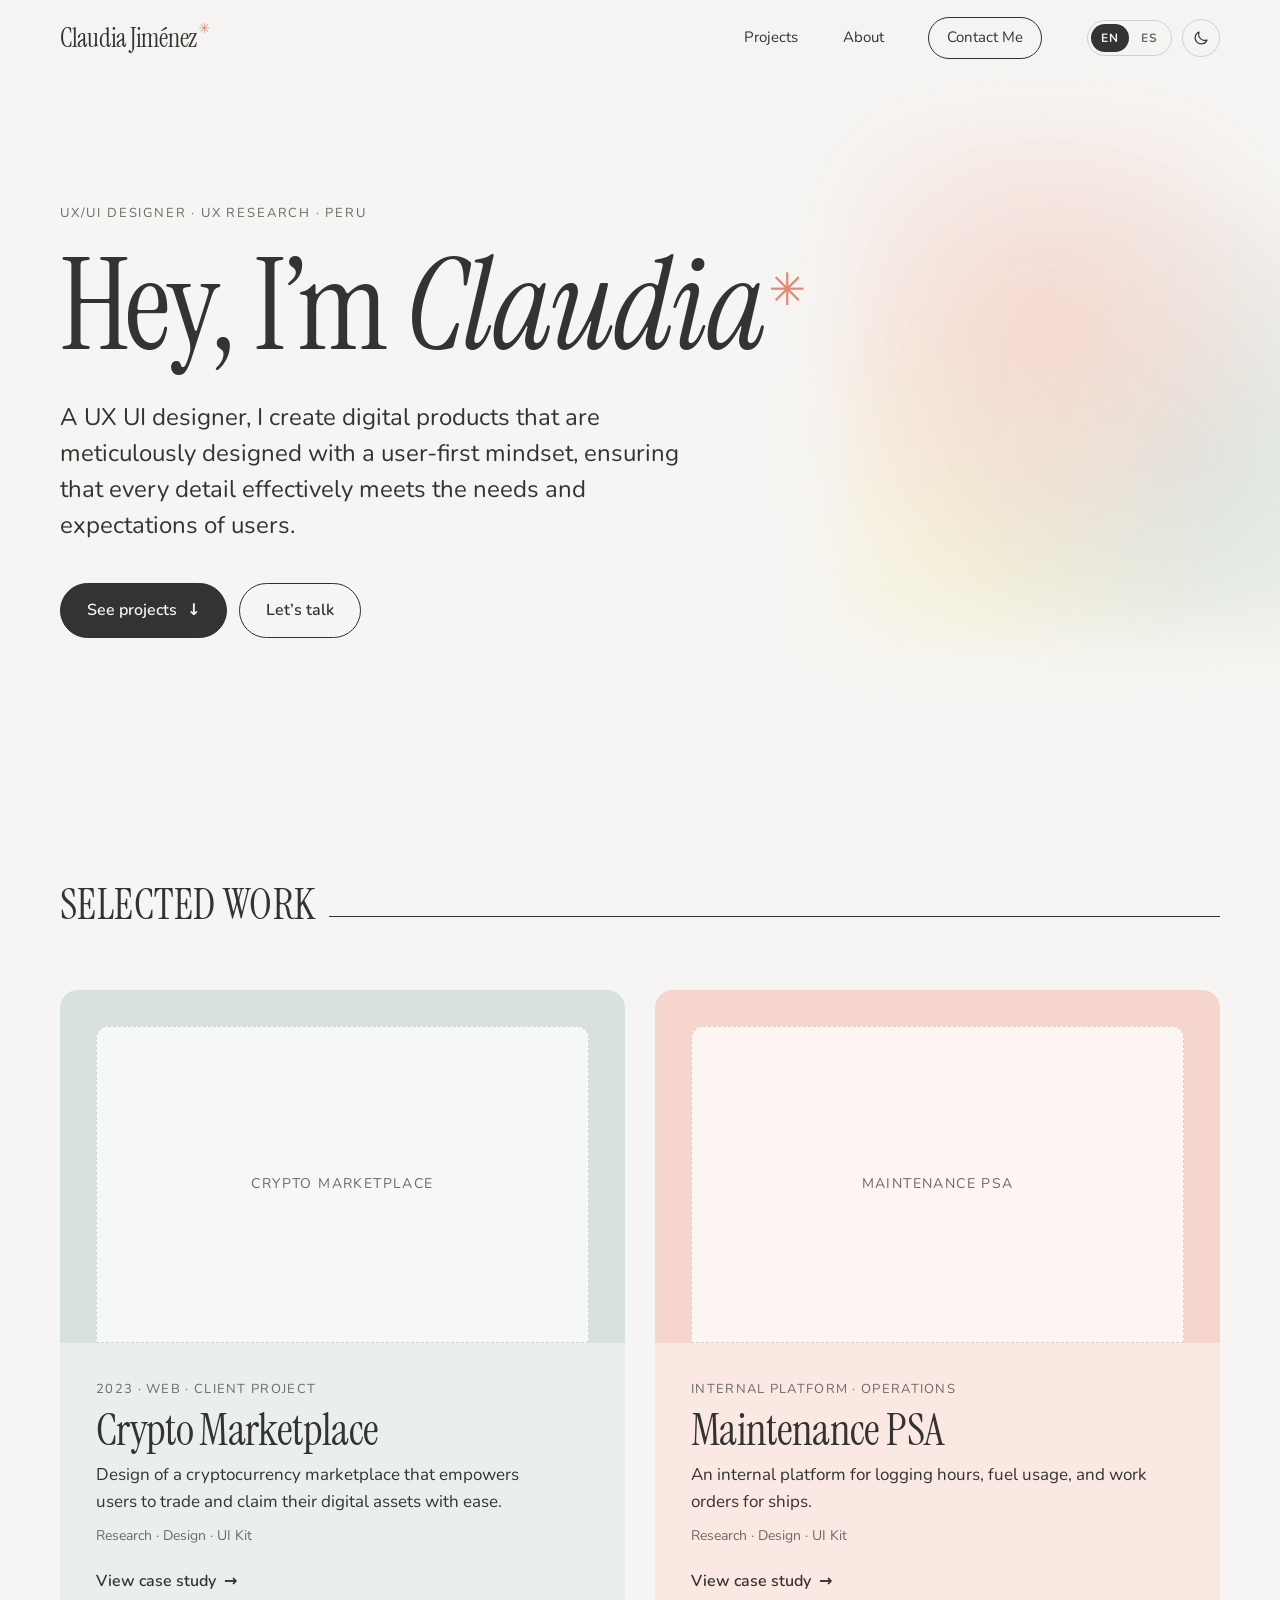
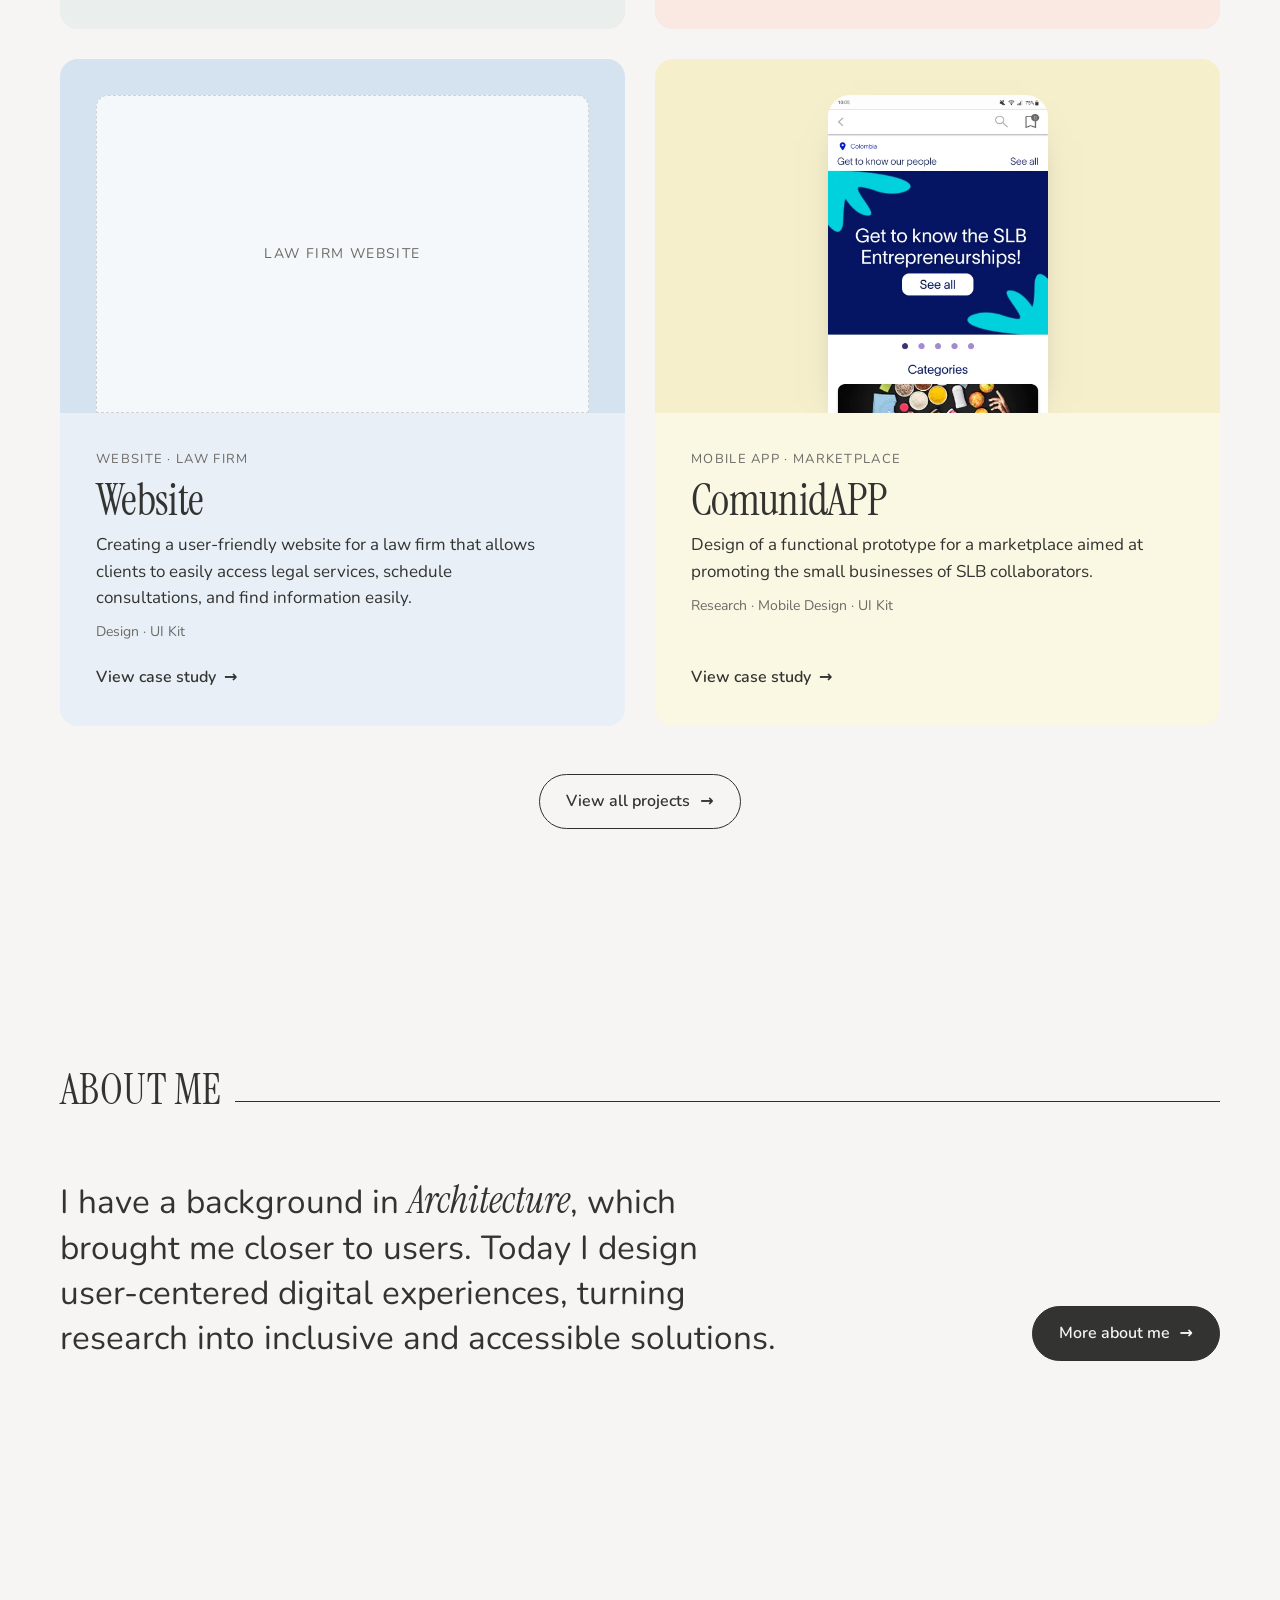
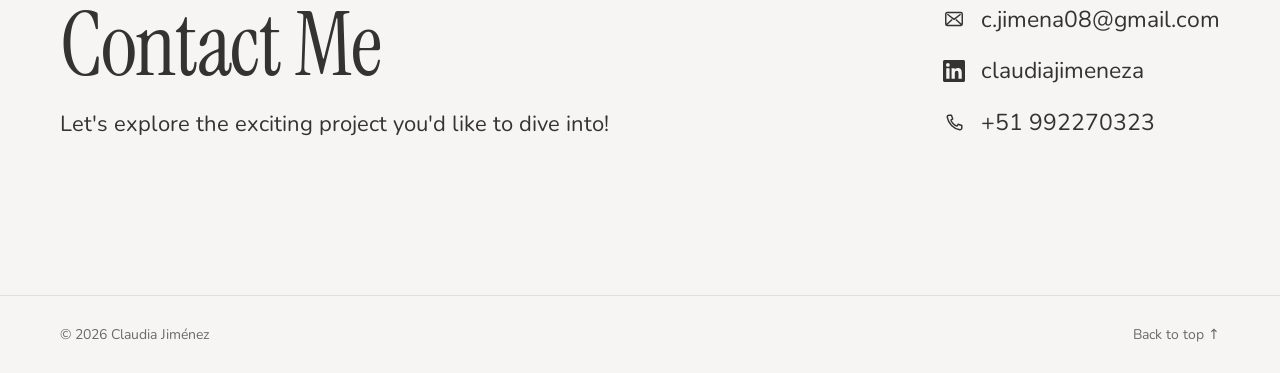
==== commit 2de9504f: "Add ComunidAPP case study with new case study layout Hero with screens, TL;DR (problem / what I did " ====
--- a/index.html
+++ b/index.html
@@ -117,8 +117,7 @@
         </a>
         <a class="card card--grid reveal" href="projects/comunidapp.html" style="--card:var(--butter)">
           <div class="card__media">
-            <!-- Replace with: <img src="assets/comunidapp.png" alt="ComunidAPP screens" data-en-alt="ComunidAPP screens" data-es-alt="Pantallas de ComunidAPP"> -->
-            <div class="placeholder placeholder--phone">ComunidAPP</div>
+            <img class="card__phone" src="assets/comunidapp/home.webp" width="360" height="720" loading="lazy" alt="ComunidAPP home screen" data-en-alt="ComunidAPP home screen" data-es-alt="Pantalla de inicio de ComunidAPP">
           </div>
           <div class="card__body">
             <p class="card__meta"><span data-l="en">Mobile app · Marketplace</span><span data-l="es">App móvil · Marketplace</span></p>
--- a/styles.css
+++ b/styles.css
@@ -419,3 +419,69 @@
 .pager__link--next:hover .arrow { transform: translateX(5px); }
 .pager__all { text-align: center; padding-top: 28px; font-size: 16px; }
 .pager__all a { text-decoration: underline; text-underline-offset: 4px; }
+
+/* ---------- CASE STUDY v2 ---------- */
+.cs-hero { display: grid; grid-template-columns: 1.1fr 1fr; gap: clamp(30px, 5vw, 72px); align-items: center; padding-top: clamp(40px, 7vh, 90px); padding-bottom: clamp(36px, 5vw, 60px); }
+.back { display: inline-flex; gap: 8px; font-size: 15px; text-decoration: none; margin-bottom: 28px; color: var(--muted); }
+.back:hover { color: var(--ink); }
+.cs-hero__media { position: relative; background: var(--card); border-radius: var(--radius); min-height: 460px; display: flex; justify-content: center; align-items: flex-end; padding-top: 48px; overflow: hidden; }
+.phone { margin: 0; width: min(220px, 42%); }
+.phone img { width: 100%; height: auto; border-radius: 22px 22px 0 0; box-shadow: 0 20px 40px -24px rgba(0,0,0,.45); display: block; }
+.cs-hero__media .phone { position: relative; z-index: 2; }
+.cs-hero__media .phone--back { position: absolute; z-index: 1; right: 8%; bottom: -40px; transform: rotate(6deg); opacity: .9; }
+
+.tldr { display: grid; gap: 0; margin: 0; border: 1px solid var(--line-soft, rgba(0,0,0,.15)); border-radius: var(--radius); overflow: hidden; }
+.tldr > div { display: grid; grid-template-columns: 180px 1fr; gap: 24px; padding: 22px clamp(20px, 3vw, 32px); }
+.tldr > div + div { border-top: 1px solid var(--line-soft, rgba(0,0,0,.15)); }
+.tldr dt, .label { font-size: 13px; letter-spacing: .12em; text-transform: uppercase; color: var(--muted); }
+.tldr dt { padding-top: 4px; }
+.tldr dd { margin: 0; font-size: clamp(17px, 1.6vw, 20px); }
+
+.stats { display: grid; grid-template-columns: repeat(3, 1fr); gap: 30px; margin-top: clamp(40px, 5vw, 64px); }
+.stat { display: flex; flex-direction: column; gap: 8px; }
+.stat__num { font-family: var(--serif); font-size: clamp(64px, 8vw, 104px); line-height: .9; }
+.stat__label { font-size: 15px; color: var(--muted); max-width: 22ch; }
+
+.story { display: grid; gap: 18px; }
+.label { margin: 0; display: flex; align-items: center; gap: 12px; }
+.label::before { content: ""; width: 28px; height: 1px; background: currentColor; }
+.story__title { font-family: var(--serif); font-size: clamp(34px, 4vw, 54px); line-height: 1.05; letter-spacing: -.01em; max-width: 22ch; }
+.story__body { display: grid; gap: 1.1em; max-width: 64ch; font-size: clamp(17px, 1.5vw, 19px); color: var(--muted); }
+.story__body strong { color: var(--ink); font-weight: 600; }
+
+.quotes { list-style: none; margin: 16px 0 0; padding: 0; display: grid; grid-template-columns: repeat(3, 1fr); gap: 20px; }
+.quotes li { font-family: var(--serif); font-style: italic; font-size: clamp(21px, 2vw, 26px); line-height: 1.25; padding: 26px; border-radius: var(--radius); background: var(--stone); }
+
+.steps { list-style: none; margin: 18px 0 0; padding: 0; }
+.step { display: grid; grid-template-columns: 80px 1fr; gap: 20px; padding: 26px 0; border-top: 1px solid var(--line-soft, rgba(0,0,0,.15)); }
+.step:last-child { border-bottom: 1px solid var(--line-soft, rgba(0,0,0,.15)); }
+.step__num { font-family: var(--serif); font-size: 34px; line-height: 1; color: var(--accent); }
+.step h3 { font-size: 21px; font-weight: 700; margin-bottom: 6px; }
+.step p { color: var(--muted); max-width: 62ch; }
+.steps--compact .step { padding: 20px 0; }
+
+.screens { display: grid; grid-template-columns: repeat(4, 1fr); gap: clamp(14px, 2.5vw, 32px); background: var(--card); border-radius: var(--radius); padding: clamp(24px, 4vw, 56px); margin-top: 18px; }
+.screens .phone { width: 100%; }
+.screens .phone img { border-radius: 18px; }
+.screens figcaption { margin-top: 12px; font-size: 14px; text-align: center; color: var(--ink); }
+
+.learnings { margin: 6px 0 0; padding-left: 1.2em; display: grid; gap: 10px; font-size: clamp(17px, 1.5vw, 19px); color: var(--muted); max-width: 64ch; }
+
+.next-card { display: block; text-decoration: none; background: var(--card); border-radius: var(--radius); padding: clamp(32px, 5vw, 64px); transition: transform .4s ease, box-shadow .4s ease; }
+.next-card:hover { transform: translateY(-4px); box-shadow: 0 24px 50px -30px rgba(0,0,0,.3); }
+.next-card:hover .arrow { transform: translateX(5px); }
+.next-card__title { font-family: var(--serif); font-size: clamp(48px, 7vw, 96px); line-height: 1; margin: 14px 0 22px; }
+
+@media (max-width: 900px) {
+  .cs-hero { grid-template-columns: 1fr; }
+  .cs-hero__media { min-height: 380px; }
+  .tldr > div { grid-template-columns: 1fr; gap: 6px; }
+  .stats, .quotes { grid-template-columns: 1fr; }
+  .stats { gap: 22px; }
+  .screens { grid-template-columns: repeat(2, 1fr); }
+  .step { grid-template-columns: 52px 1fr; }
+}
+
+.card__media img.card__phone { width: 46%; max-width: 220px; height: 100%; object-fit: cover; object-position: top; border-radius: 22px 22px 0 0; box-shadow: 0 18px 40px -26px rgba(0,0,0,.5); }
+.card--list .card__media img.card__phone { border-radius: 22px 22px 0 0; margin-inline: auto; transform: translateX(-22px); }
+@media (max-width: 900px) { .card--list .card__media img.card__phone { transform: none; } }
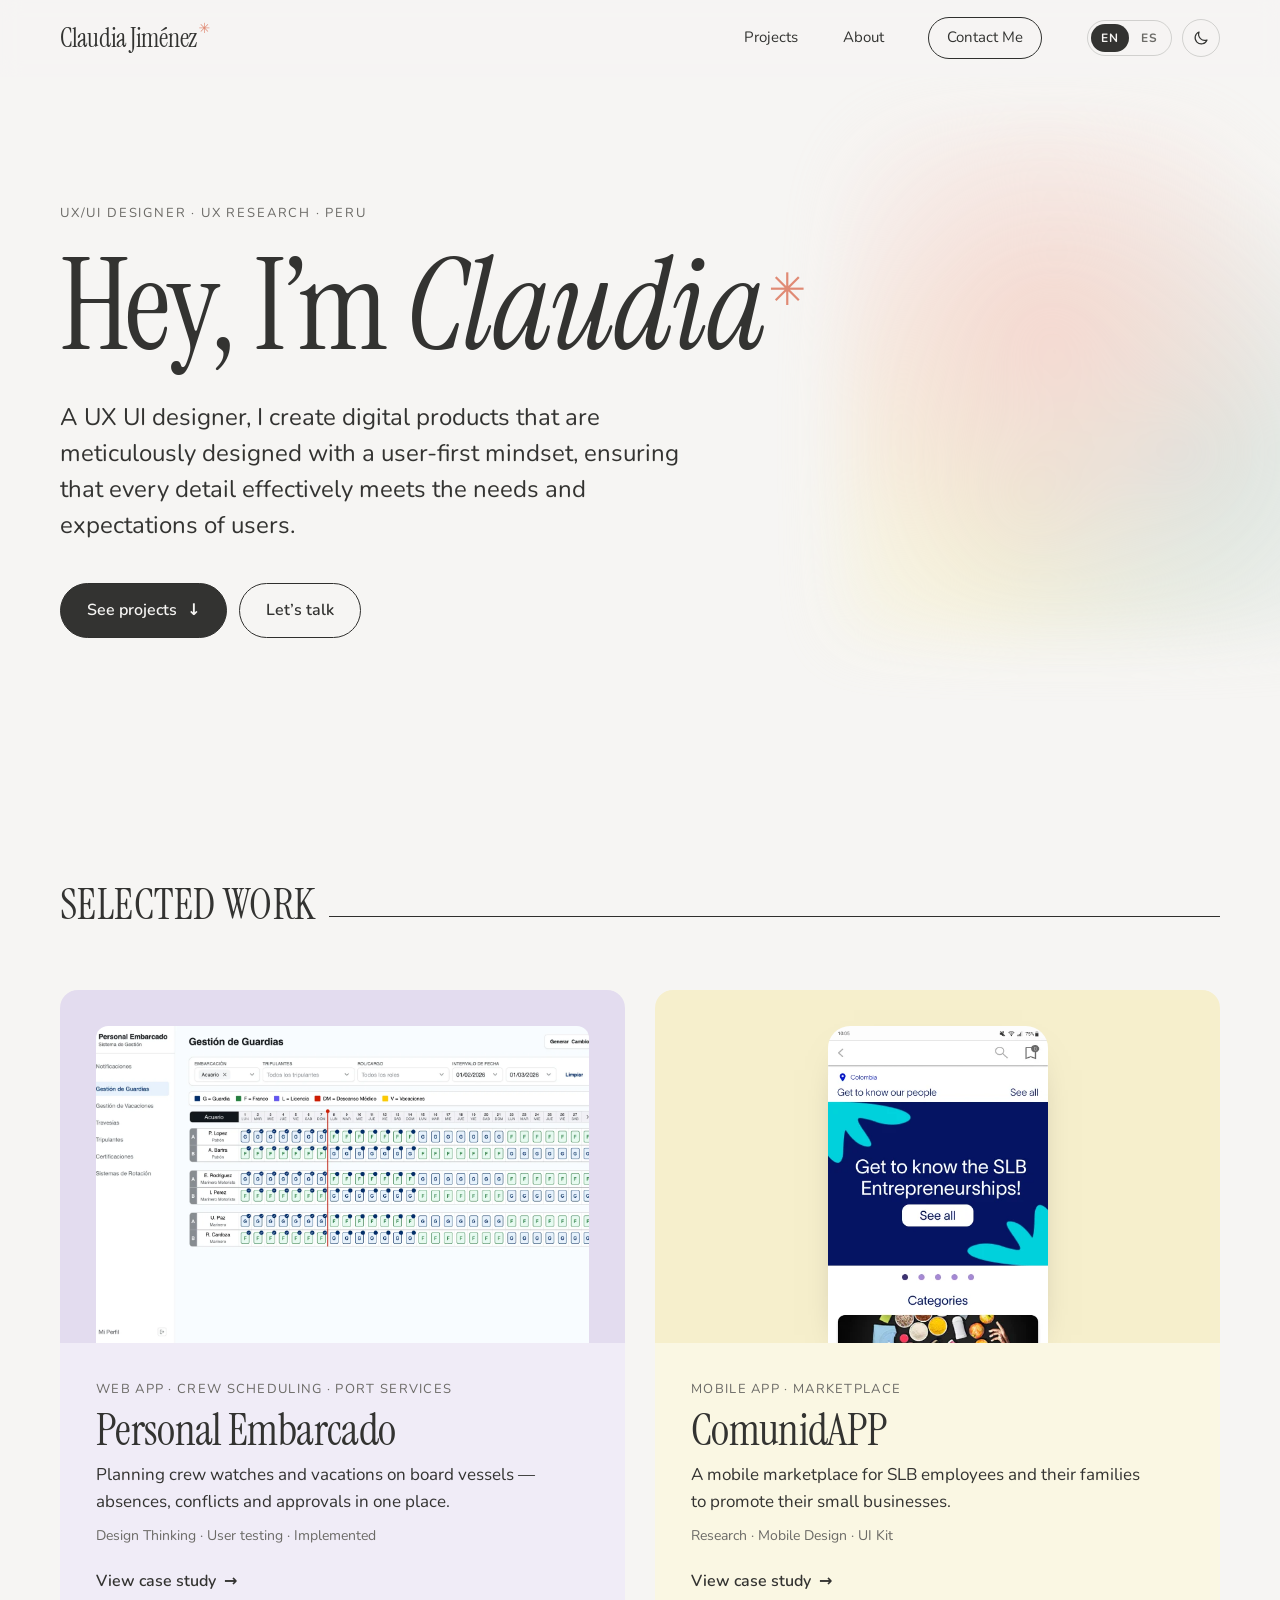
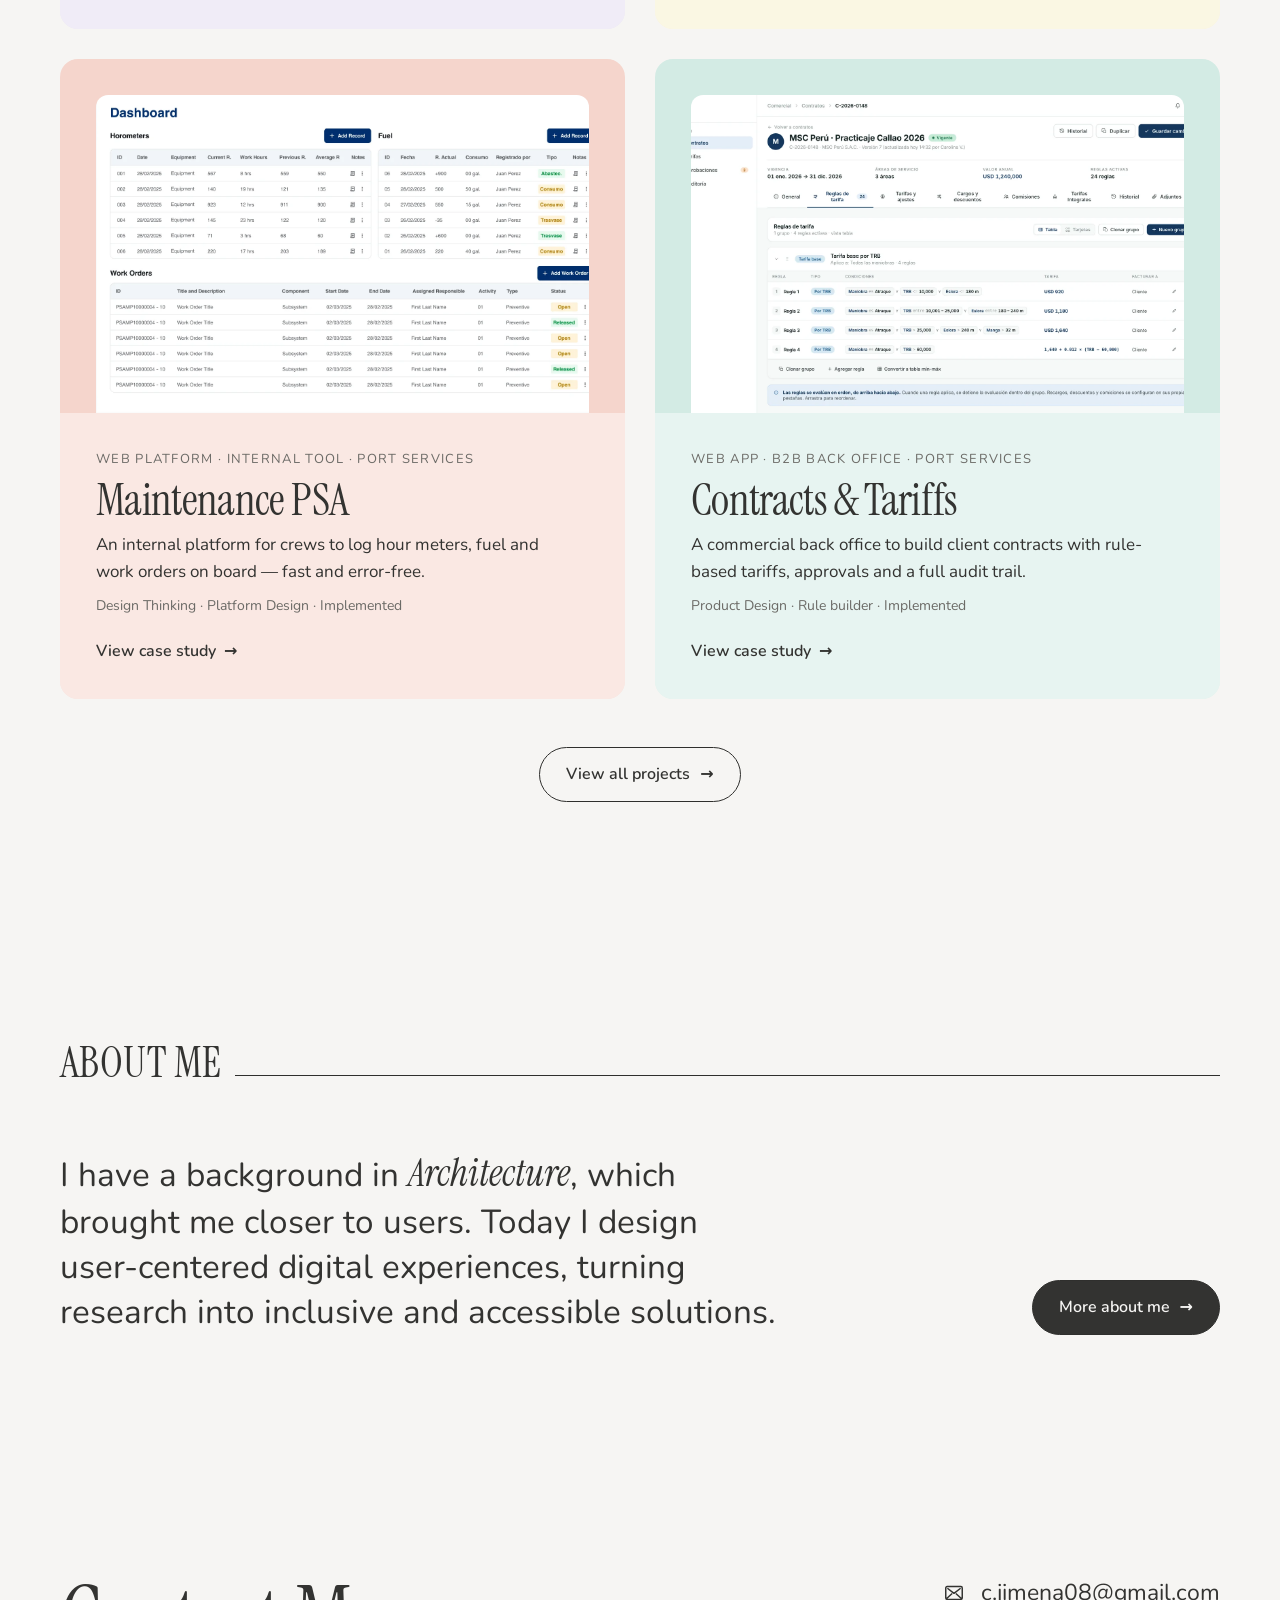
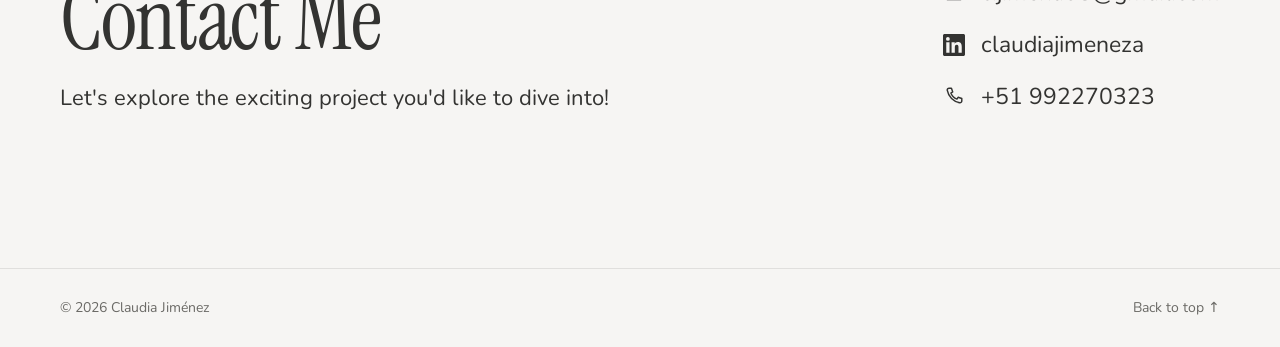
==== commit 5a9758af: "Add Personal Embarcado, Maintenance PSA and Contracts & Tariffs case studies - Three port-services c" ====
--- a/index.html
+++ b/index.html
@@ -76,42 +76,15 @@
     <section id="projects" class="section container">
       <h2 class="section__title reveal"><span><span data-l="en">Selected Work</span><span data-l="es">Trabajos destacados</span></span></h2>
       <div class="cards cards--grid">
-        <a class="card card--grid reveal" href="projects/crypto-marketplace.html" style="--card:var(--sage)">
+        <a class="card card--grid reveal" href="projects/personal-embarcado.html" style="--card:var(--lilac)">
           <div class="card__media">
-            <!-- Replace with: <img src="assets/crypto-marketplace.png" alt="Crypto Marketplace screens" data-en-alt="Crypto Marketplace screens" data-es-alt="Pantallas de Crypto Marketplace"> -->
-            <div class="placeholder">Crypto Marketplace</div>
+            <img src="assets/personal-embarcado/roster.webp" loading="lazy" alt="Crew watch roster" data-en-alt="Crew watch roster" data-es-alt="Rol de guardias de la tripulación">
           </div>
           <div class="card__body">
-            <p class="card__meta"><span data-l="en">2023 · Web · Client project</span><span data-l="es">2023 · Web · Proyecto para cliente</span></p>
-            <h3 class="card__title">Crypto Marketplace</h3>
-            <p class="card__desc"><span data-l="en">Design of a cryptocurrency marketplace that empowers users to trade and claim their digital assets with ease.</span><span data-l="es">Diseño de un marketplace de criptomonedas que permite a los usuarios intercambiar y reclamar sus activos digitales con facilidad.</span></p>
-            <p class="card__tags"><span data-l="en">Research · Design · UI Kit</span><span data-l="es">Investigación · Diseño · UI Kit</span></p>
-            <span class="card__cta"><span data-l="en">View case study</span><span data-l="es">Ver caso de estudio</span> <span class="arrow" aria-hidden="true">→</span></span>
-          </div>
-        </a>
-        <a class="card card--grid reveal" href="projects/maintenance-psa.html" style="--card:var(--blush)">
-          <div class="card__media">
-            <!-- Replace with: <img src="assets/maintenance-psa.png" alt="Maintenance PSA screens" data-en-alt="Maintenance PSA screens" data-es-alt="Pantallas de Maintenance PSA"> -->
-            <div class="placeholder">Maintenance PSA</div>
-          </div>
-          <div class="card__body">
-            <p class="card__meta"><span data-l="en">Internal platform · Operations</span><span data-l="es">Plataforma interna · Operaciones</span></p>
-            <h3 class="card__title">Maintenance PSA</h3>
-            <p class="card__desc"><span data-l="en">An internal platform for logging hours, fuel usage, and work orders for ships.</span><span data-l="es">Una plataforma interna para registrar horas, consumo de combustible y órdenes de trabajo de embarcaciones.</span></p>
-            <p class="card__tags"><span data-l="en">Research · Design · UI Kit</span><span data-l="es">Investigación · Diseño · UI Kit</span></p>
-            <span class="card__cta"><span data-l="en">View case study</span><span data-l="es">Ver caso de estudio</span> <span class="arrow" aria-hidden="true">→</span></span>
-          </div>
-        </a>
-        <a class="card card--grid reveal" href="projects/law-firm-website.html" style="--card:var(--sky)">
-          <div class="card__media">
-            <!-- Replace with: <img src="assets/law-firm-website.png" alt="Website screens" data-en-alt="Website screens" data-es-alt="Pantallas del sitio web"> -->
-            <div class="placeholder"><span data-l="en">Law Firm Website</span><span data-l="es">Sitio web legal</span></div>
-          </div>
-          <div class="card__body">
-            <p class="card__meta"><span data-l="en">Website · Law firm</span><span data-l="es">Sitio web · Estudio de abogados</span></p>
-            <h3 class="card__title"><span data-l="en">Website</span><span data-l="es">Sitio web</span></h3>
-            <p class="card__desc"><span data-l="en">Creating a user-friendly website for a law firm that allows clients to easily access legal services, schedule consultations, and find information easily.</span><span data-l="es">Creación de un sitio web intuitivo para un estudio de abogados, que permite a los clientes acceder fácilmente a servicios legales, agendar consultas y encontrar información.</span></p>
-            <p class="card__tags"><span data-l="en">Design · UI Kit</span><span data-l="es">Diseño · UI Kit</span></p>
+            <p class="card__meta"><span data-l="en">Web app · Crew scheduling · Port services</span><span data-l="es">Web app · Gestión de tripulación · Servicios portuarios</span></p>
+            <h3 class="card__title">Personal Embarcado</h3>
+            <p class="card__desc"><span data-l="en">Planning crew watches and vacations on board vessels — absences, conflicts and approvals in one place.</span><span data-l="es">Planificación de guardias y vacaciones de la tripulación embarcada: ausencias, conflictos y aprobaciones en un solo lugar.</span></p>
+            <p class="card__tags"><span data-l="en">Design Thinking · User testing · Implemented</span><span data-l="es">Design Thinking · Pruebas con usuarios · Implementado</span></p>
             <span class="card__cta"><span data-l="en">View case study</span><span data-l="es">Ver caso de estudio</span> <span class="arrow" aria-hidden="true">→</span></span>
           </div>
         </a>
@@ -122,8 +95,32 @@
           <div class="card__body">
             <p class="card__meta"><span data-l="en">Mobile app · Marketplace</span><span data-l="es">App móvil · Marketplace</span></p>
             <h3 class="card__title">ComunidAPP</h3>
-            <p class="card__desc"><span data-l="en">Design of a functional prototype for a marketplace aimed at promoting the small businesses of SLB collaborators.</span><span data-l="es">Diseño de un prototipo funcional para un marketplace que busca impulsar los pequeños negocios de los colaboradores de SLB.</span></p>
+            <p class="card__desc"><span data-l="en">A mobile marketplace for SLB employees and their families to promote their small businesses.</span><span data-l="es">Un marketplace móvil para que colaboradores de SLB y sus familias promocionen sus emprendimientos.</span></p>
             <p class="card__tags"><span data-l="en">Research · Mobile Design · UI Kit</span><span data-l="es">Investigación · Diseño móvil · UI Kit</span></p>
+            <span class="card__cta"><span data-l="en">View case study</span><span data-l="es">Ver caso de estudio</span> <span class="arrow" aria-hidden="true">→</span></span>
+          </div>
+        </a>
+        <a class="card card--grid reveal" href="projects/maintenance-psa.html" style="--card:var(--blush)">
+          <div class="card__media">
+            <img src="assets/maintenance-psa/dashboard.webp" loading="lazy" alt="Maintenance dashboard" data-en-alt="Maintenance dashboard" data-es-alt="Panel de mantenimiento">
+          </div>
+          <div class="card__body">
+            <p class="card__meta"><span data-l="en">Web platform · Internal tool · Port services</span><span data-l="es">Plataforma web · Herramienta interna · Servicios portuarios</span></p>
+            <h3 class="card__title">Maintenance PSA</h3>
+            <p class="card__desc"><span data-l="en">An internal platform for crews to log hour meters, fuel and work orders on board — fast and error-free.</span><span data-l="es">Una plataforma interna para que la tripulación registre horómetros, combustible y órdenes de trabajo, rápido y sin errores.</span></p>
+            <p class="card__tags"><span data-l="en">Design Thinking · Platform Design · Implemented</span><span data-l="es">Design Thinking · Diseño de plataforma · Implementado</span></p>
+            <span class="card__cta"><span data-l="en">View case study</span><span data-l="es">Ver caso de estudio</span> <span class="arrow" aria-hidden="true">→</span></span>
+          </div>
+        </a>
+        <a class="card card--grid reveal" href="projects/contratos-tarifas.html" style="--card:var(--mint)">
+          <div class="card__media">
+            <img src="assets/contratos-tarifas/rule-builder.webp" loading="lazy" alt="Tariff rule builder" data-en-alt="Tariff rule builder" data-es-alt="Constructor de reglas de tarifas">
+          </div>
+          <div class="card__body">
+            <p class="card__meta"><span data-l="en">Web app · B2B back office · Port services</span><span data-l="es">Web app · Back office B2B · Servicios portuarios</span></p>
+            <h3 class="card__title"><span data-l="en">Contracts &amp; Tariffs</span><span data-l="es">Contratos y Tarifas</span></h3>
+            <p class="card__desc"><span data-l="en">A commercial back office to build client contracts with rule-based tariffs, approvals and a full audit trail.</span><span data-l="es">Un back office comercial para crear contratos con tarifas basadas en reglas, aprobaciones y trazabilidad completa.</span></p>
+            <p class="card__tags"><span data-l="en">Product Design · Rule builder · Implemented</span><span data-l="es">Diseño de producto · Constructor de reglas · Implementado</span></p>
             <span class="card__cta"><span data-l="en">View case study</span><span data-l="es">Ver caso de estudio</span> <span class="arrow" aria-hidden="true">→</span></span>
           </div>
         </a>
--- a/styles.css
+++ b/styles.css
@@ -21,6 +21,8 @@
   --sky: #d5e2f0;
   --butter: #f6efcc;
   --stone: #e2e1df;
+  --lilac: #e3dcef;
+  --mint: #d3ebe4;
   --accent: #e08a74;
   --blob-a: var(--blush);
   --blob-b: var(--sage);
@@ -53,6 +55,8 @@
     --sky: #28323f;
     --butter: #39331f;
     --stone: #2c2b28;
+    --lilac: #332d3f;
+    --mint: #24382f;
     --accent: #eb9a84;
     --blob-a: #5a3830;
     --blob-b: #2f4a3f;
@@ -80,6 +84,8 @@
   --sky: #28323f;
   --butter: #39331f;
   --stone: #2c2b28;
+  --lilac: #332d3f;
+  --mint: #24382f;
   --accent: #eb9a84;
   --blob-a: #5a3830;
   --blob-b: #2f4a3f;
@@ -485,3 +491,14 @@
 .card__media img.card__phone { width: 46%; max-width: 220px; height: 100%; object-fit: cover; object-position: top; border-radius: 22px 22px 0 0; box-shadow: 0 18px 40px -26px rgba(0,0,0,.5); }
 .card--list .card__media img.card__phone { border-radius: 22px 22px 0 0; margin-inline: auto; transform: translateX(-22px); }
 @media (max-width: 900px) { .card--list .card__media img.card__phone { transform: none; } }
+
+/* Desktop screens (web apps) — use inside a case study */
+.cs-hero__media--desktop { align-items: center; padding: clamp(24px, 4vw, 48px); }
+.shot { margin: 0; border-radius: 12px; overflow: hidden; background: var(--bg); box-shadow: 0 24px 50px -30px rgba(0,0,0,.45); border: 1px solid var(--line-faint); }
+.shot::before { content: ""; display: block; height: 22px; background: radial-gradient(circle at 14px 11px, #e5776b 4px, transparent 4.5px), radial-gradient(circle at 30px 11px, #e8bd5b 4px, transparent 4.5px), radial-gradient(circle at 46px 11px, #7cc08b 4px, transparent 4.5px), var(--stone); }
+.shot img { display: block; width: 100%; height: auto; }
+.shots { display: grid; gap: clamp(18px, 3vw, 36px); background: var(--card); border-radius: var(--radius); padding: clamp(20px, 4vw, 56px); margin-top: 18px; }
+.shots--2 { grid-template-columns: repeat(2, 1fr); }
+.shots figcaption, .shot-caption { margin-top: 10px; font-size: 14px; color: var(--ink); text-align: center; }
+.shots > figure { margin: 0; }
+@media (max-width: 900px) { .shots--2 { grid-template-columns: 1fr; } }
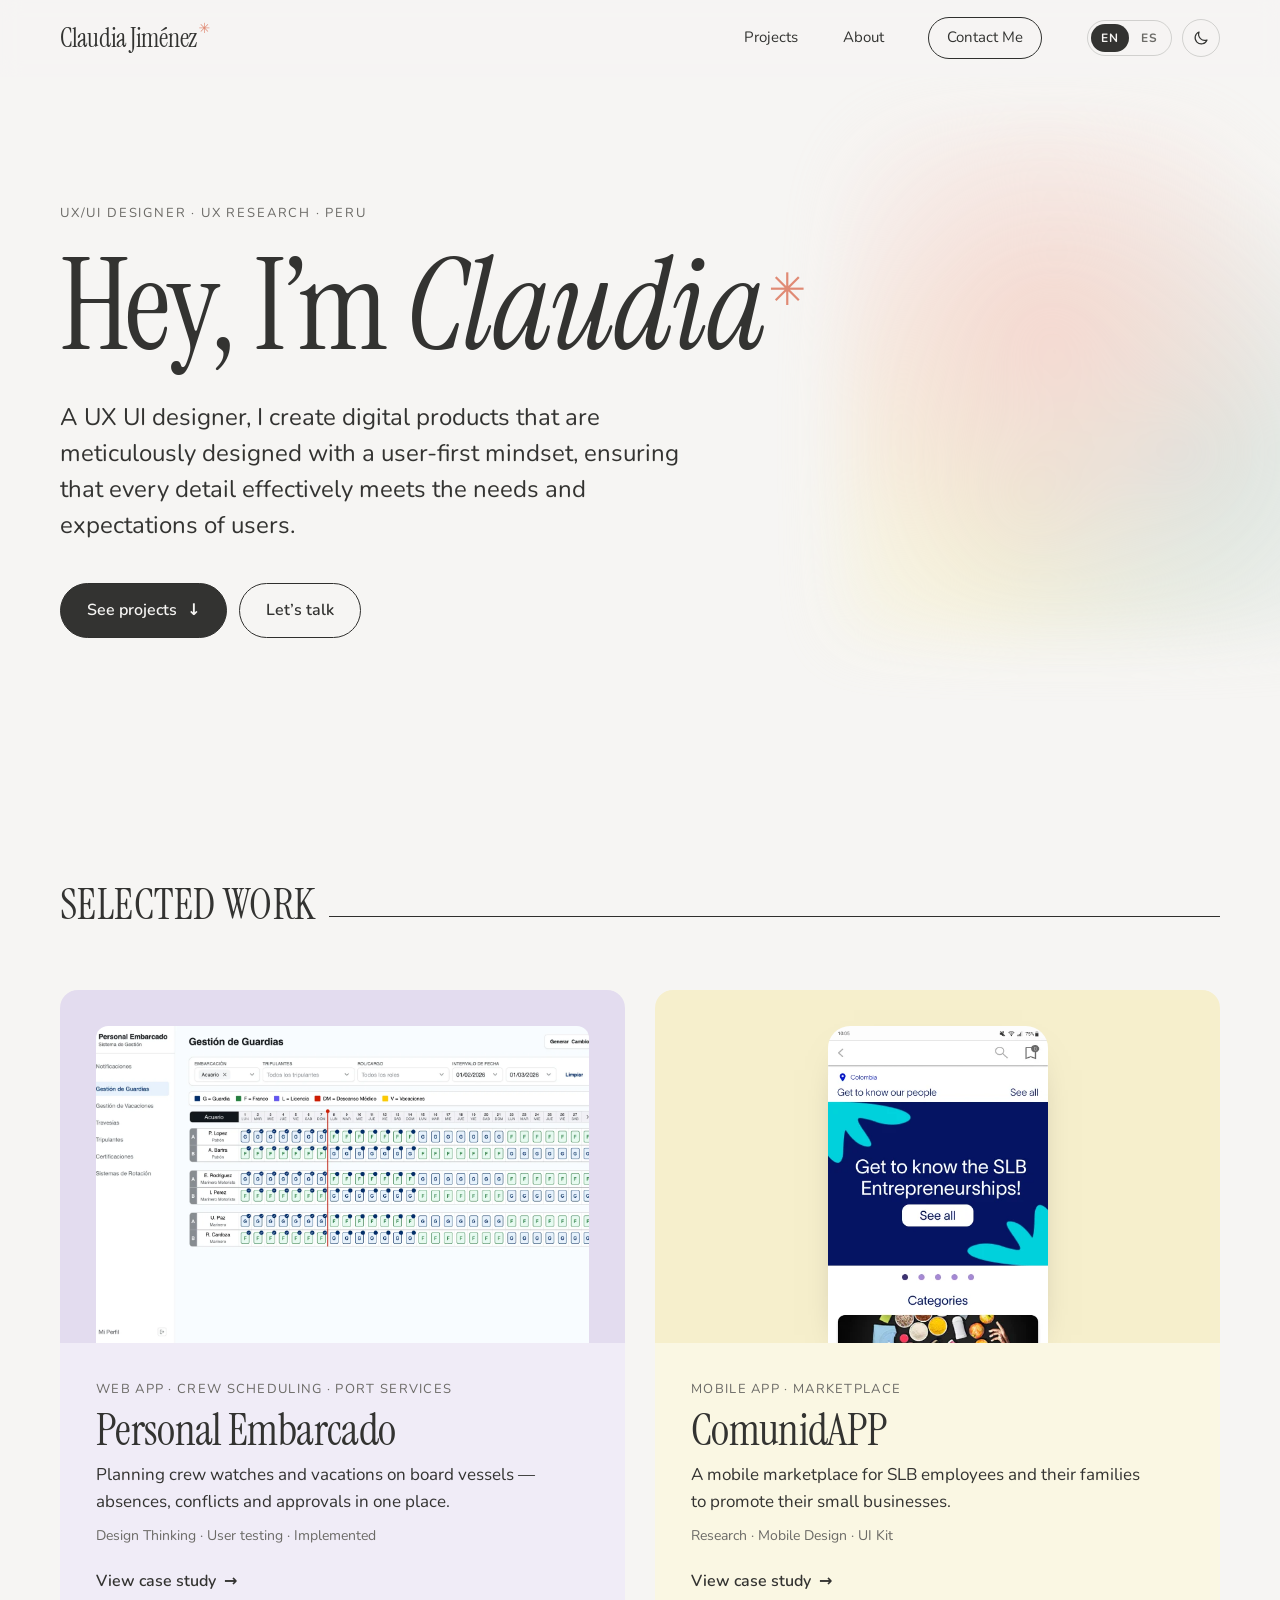
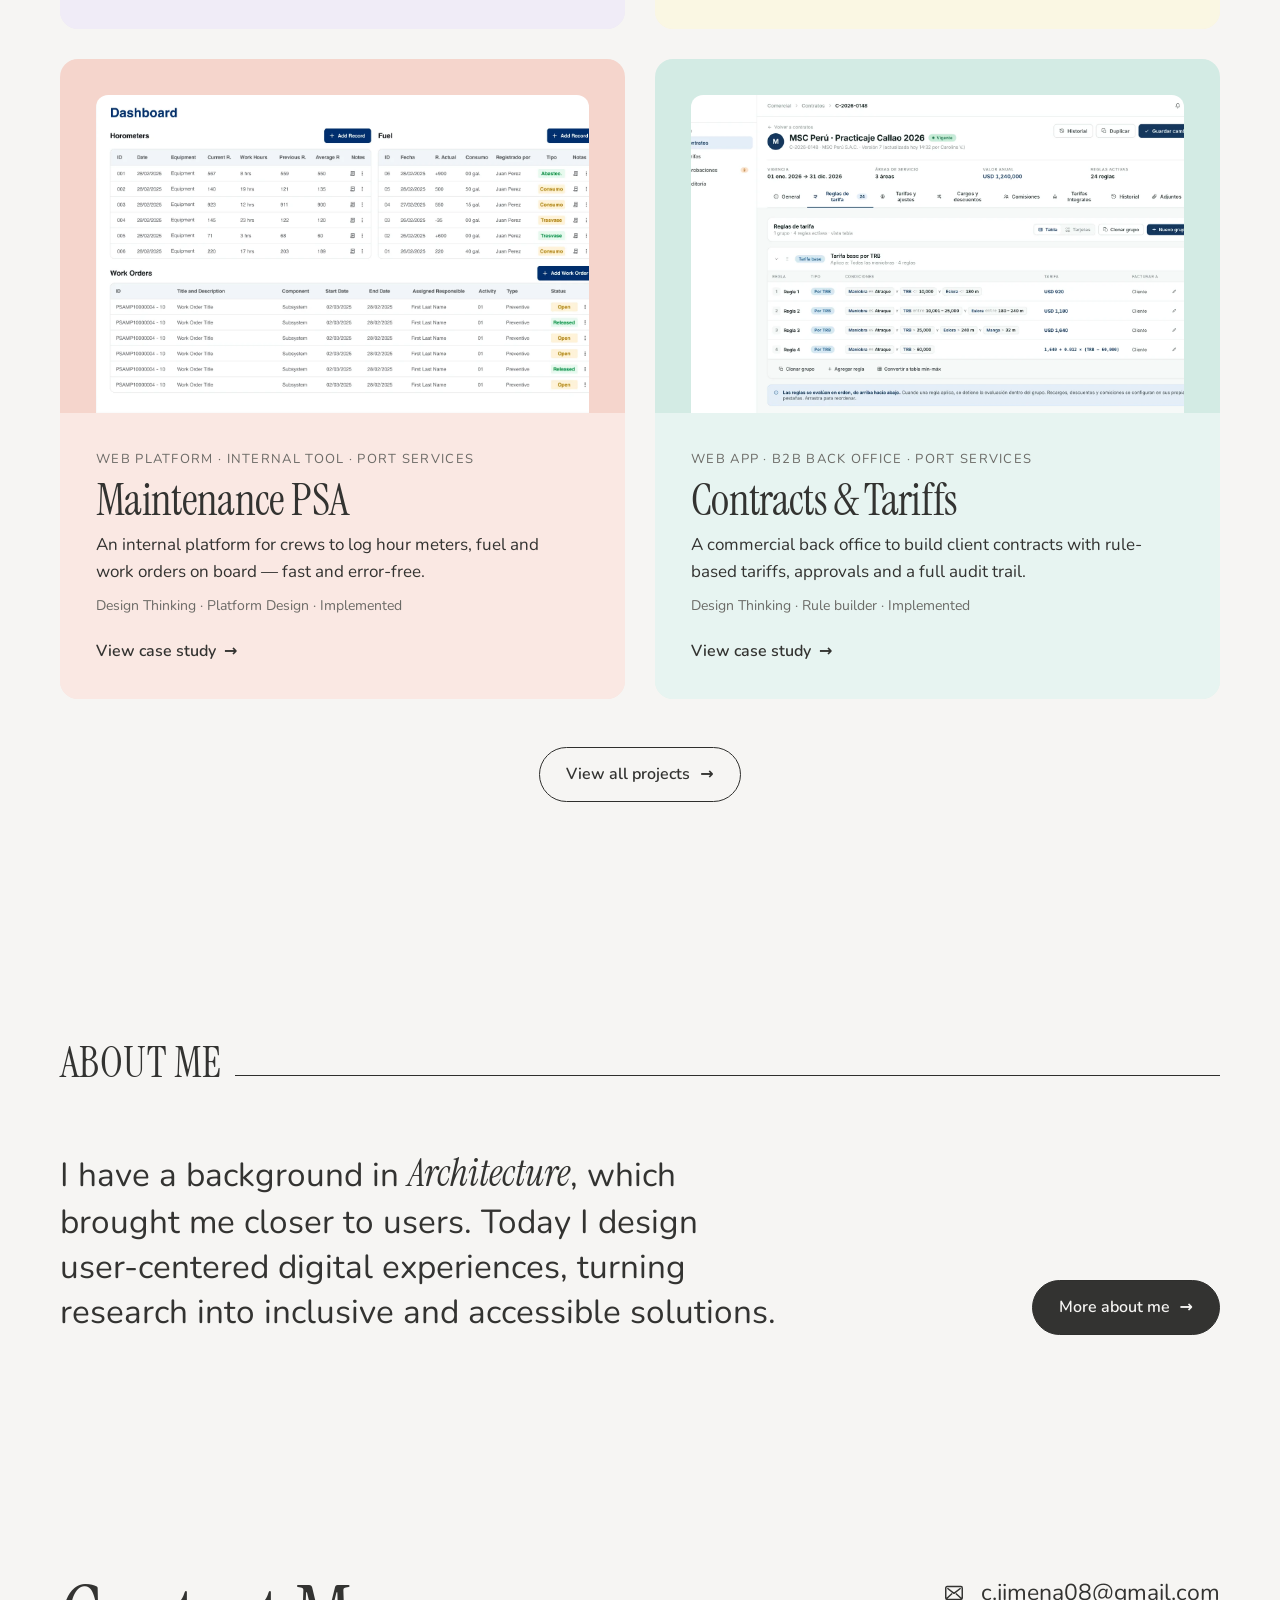
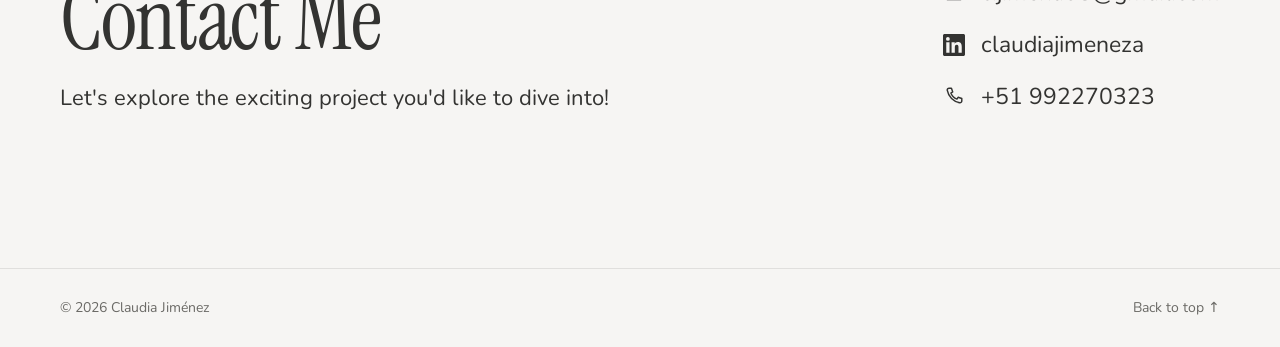
==== commit 8cb51a82: "Mark Contracts & Tariffs as a Design Thinking project Co-Authored-By: Claude Opus 5.5 <noreply@anthr" ====
--- a/index.html
+++ b/index.html
@@ -120,7 +120,7 @@
             <p class="card__meta"><span data-l="en">Web app · B2B back office · Port services</span><span data-l="es">Web app · Back office B2B · Servicios portuarios</span></p>
             <h3 class="card__title"><span data-l="en">Contracts &amp; Tariffs</span><span data-l="es">Contratos y Tarifas</span></h3>
             <p class="card__desc"><span data-l="en">A commercial back office to build client contracts with rule-based tariffs, approvals and a full audit trail.</span><span data-l="es">Un back office comercial para crear contratos con tarifas basadas en reglas, aprobaciones y trazabilidad completa.</span></p>
-            <p class="card__tags"><span data-l="en">Product Design · Rule builder · Implemented</span><span data-l="es">Diseño de producto · Constructor de reglas · Implementado</span></p>
+            <p class="card__tags"><span data-l="en">Design Thinking · Rule builder · Implemented</span><span data-l="es">Design Thinking · Constructor de reglas · Implementado</span></p>
             <span class="card__cta"><span data-l="en">View case study</span><span data-l="es">Ver caso de estudio</span> <span class="arrow" aria-hidden="true">→</span></span>
           </div>
         </a>
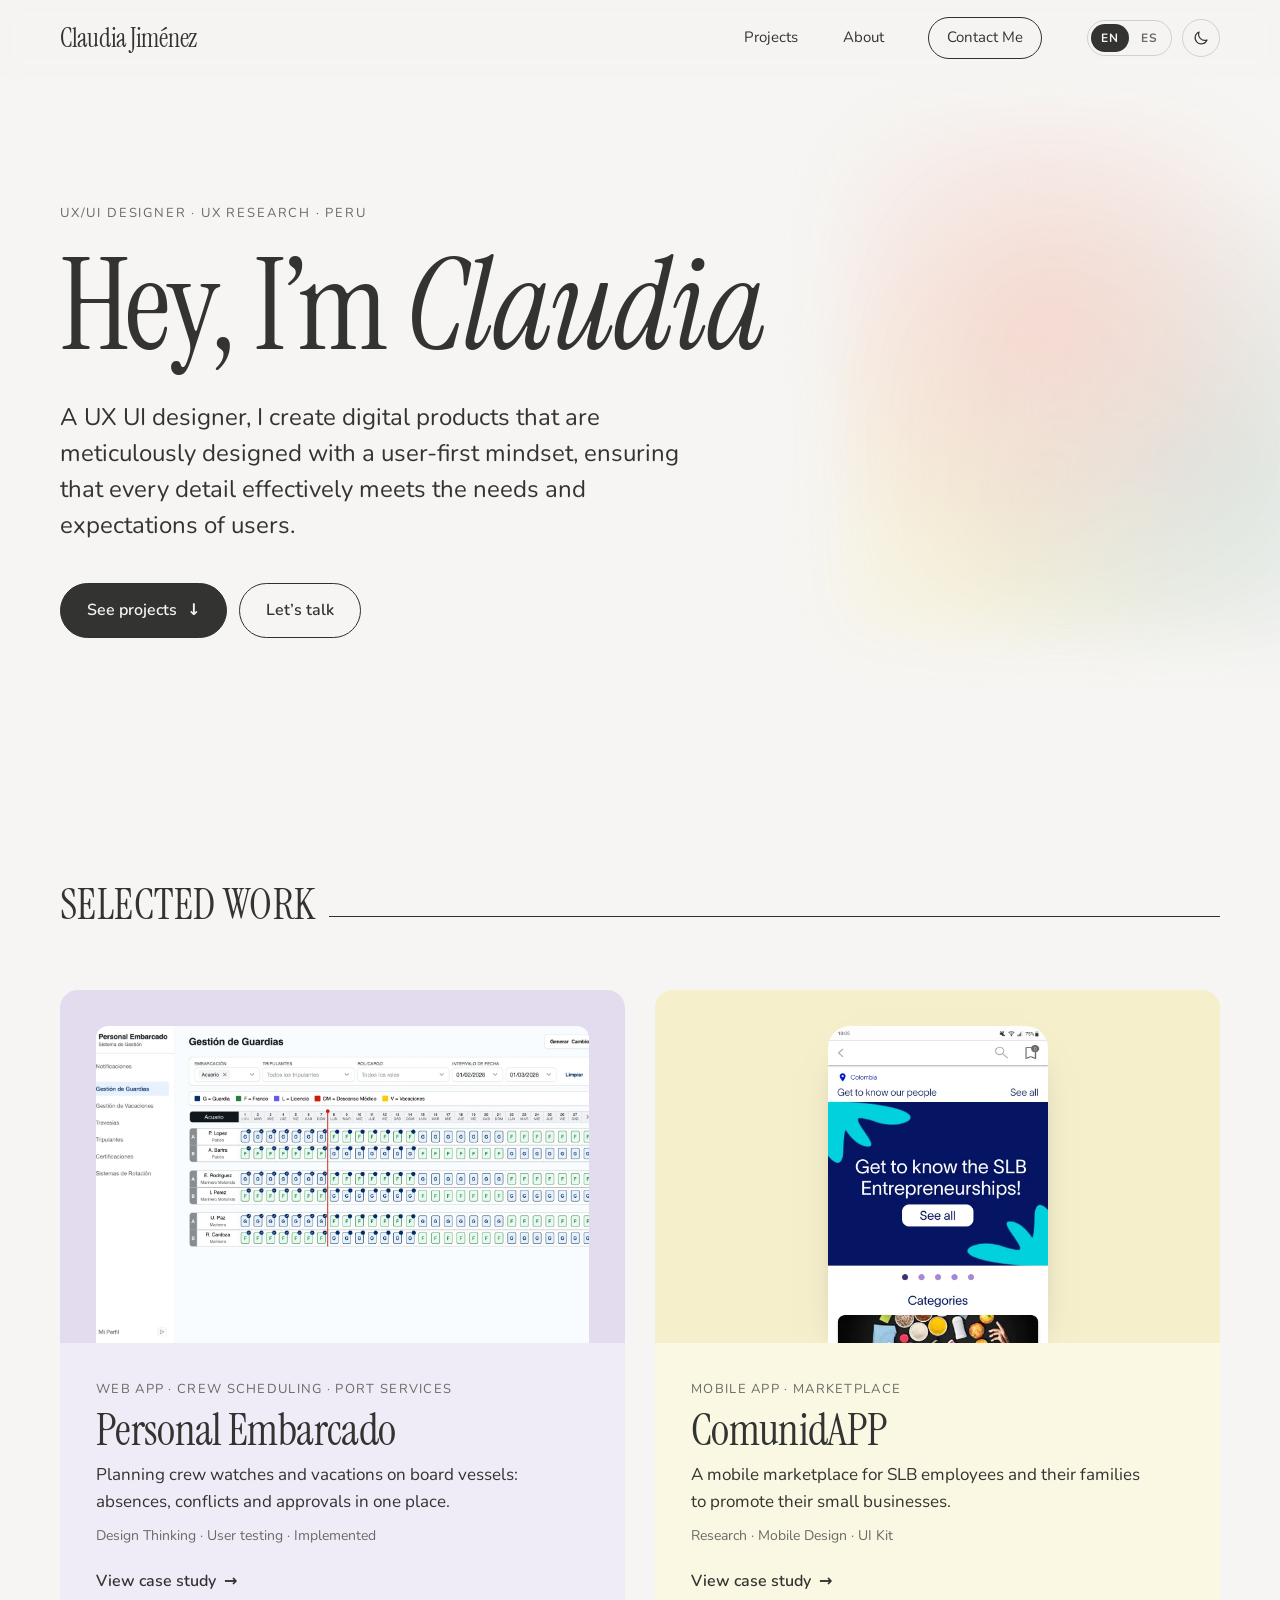
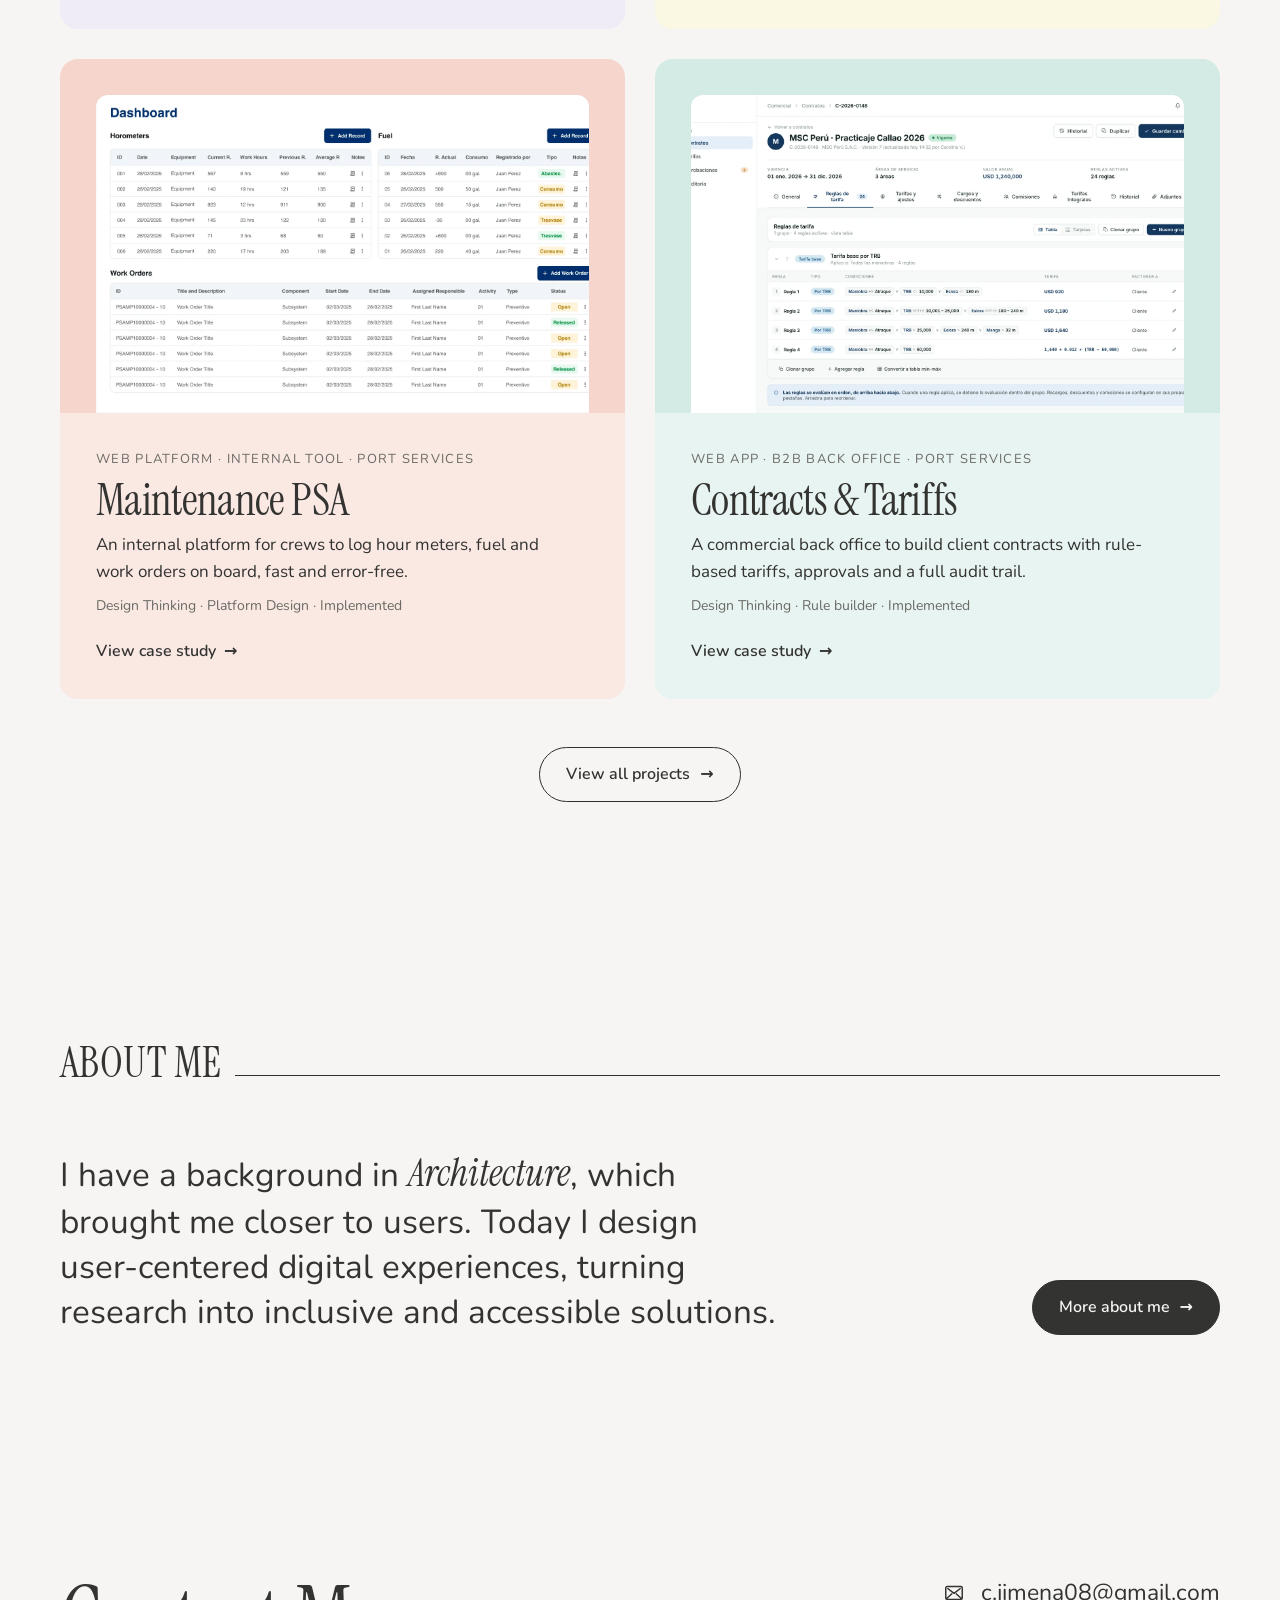
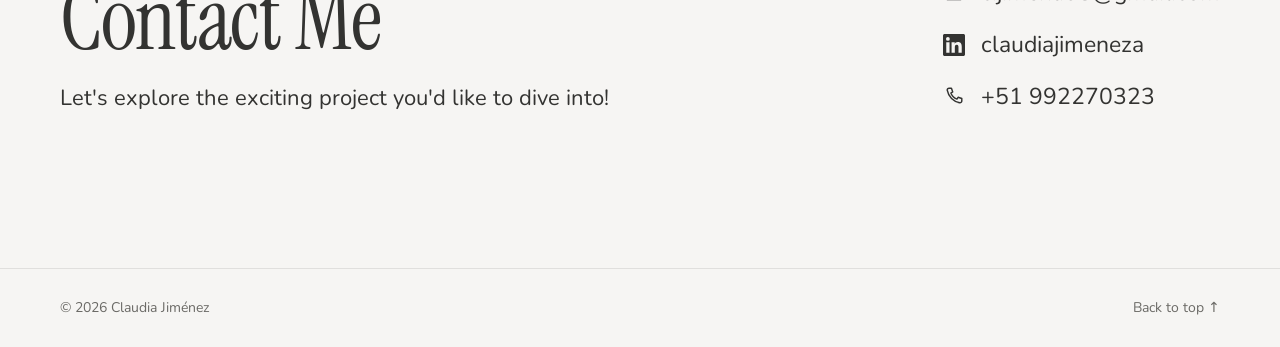
==== commit 25e4e304: "Remove spinning asterisk and em dashes; use a CJ monogram favicon Co-Authored-By: Claude Opus 5.5 <n" ====
--- a/index.html
+++ b/index.html
@@ -16,10 +16,10 @@
       if (ti && ti.getAttribute('data-' + l)) document.title = ti.getAttribute('data-' + l);
     })(document.documentElement);
   </script>
-  <meta name="description" content="Claudia Jiménez — UX/UI designer creating digital products with a user-first mindset." />
+  <meta name="description" content="Claudia Jiménez, UX/UI designer creating digital products with a user-first mindset." />
   <meta property="og:title" content="Claudia Jiménez · UX/UI Designer" />
   <meta property="og:description" content="UX/UI designer creating digital products with a user-first mindset." />
-  <link rel="icon" href="data:image/svg+xml,<svg xmlns='http://www.w3.org/2000/svg' viewBox='0 0 100 100'><text y='.9em' font-size='90'>✳️</text></svg>" />
+  <link rel="icon" href="data:image/svg+xml,<svg xmlns='http://www.w3.org/2000/svg' viewBox='0 0 64 64'><rect width='64' height='64' rx='14' fill='%23333331'/><text x='32' y='44' font-family='Georgia,serif' font-size='34' text-anchor='middle' fill='%23f6f5f3'>CJ</text></svg>" />
   <link rel="preconnect" href="https://fonts.googleapis.com" />
   <link rel="preconnect" href="https://fonts.gstatic.com" crossorigin />
   <link href="https://fonts.googleapis.com/css2?family=Instrument+Serif:ital@0;1&family=Nunito:wght@400;500;600;700&display=swap" rel="stylesheet" />
@@ -30,7 +30,7 @@
 
   <header class="nav" id="top">
     <div class="container nav__inner">
-      <a href="index.html" class="nav__logo">Claudia Jiménez<span class="star">✳</span></a>
+      <a href="index.html" class="nav__logo">Claudia Jiménez</a>
       <button class="nav__toggle" aria-label="Open menu" aria-expanded="false" aria-controls="nav-links">
         <span></span><span></span>
       </button>
@@ -56,7 +56,7 @@
     <!-- HERO -->
     <section class="hero container">
       <p class="eyebrow reveal"><span data-l="en">UX/UI Designer · UX Research · Peru</span><span data-l="es">Diseñadora UX/UI · UX Research · Perú</span></p>
-      <h1 class="hero__title reveal"><span data-l="en">Hey, I’m <em>Claudia</em></span><span data-l="es">Hola, soy <em>Claudia</em></span><span class="star">✳</span></h1>
+      <h1 class="hero__title reveal"><span data-l="en">Hey, I’m <em>Claudia</em></span><span data-l="es">Hola, soy <em>Claudia</em></span></h1>
       <p class="hero__lead reveal">
         <span data-l="en">A UX UI designer, I create digital products that are meticulously designed with a
         user-first mindset, ensuring that every detail effectively meets the needs and
@@ -83,7 +83,7 @@
           <div class="card__body">
             <p class="card__meta"><span data-l="en">Web app · Crew scheduling · Port services</span><span data-l="es">Web app · Gestión de tripulación · Servicios portuarios</span></p>
             <h3 class="card__title">Personal Embarcado</h3>
-            <p class="card__desc"><span data-l="en">Planning crew watches and vacations on board vessels — absences, conflicts and approvals in one place.</span><span data-l="es">Planificación de guardias y vacaciones de la tripulación embarcada: ausencias, conflictos y aprobaciones en un solo lugar.</span></p>
+            <p class="card__desc"><span data-l="en">Planning crew watches and vacations on board vessels: absences, conflicts and approvals in one place.</span><span data-l="es">Planificación de guardias y vacaciones de la tripulación embarcada: ausencias, conflictos y aprobaciones en un solo lugar.</span></p>
             <p class="card__tags"><span data-l="en">Design Thinking · User testing · Implemented</span><span data-l="es">Design Thinking · Pruebas con usuarios · Implementado</span></p>
             <span class="card__cta"><span data-l="en">View case study</span><span data-l="es">Ver caso de estudio</span> <span class="arrow" aria-hidden="true">→</span></span>
           </div>
@@ -107,7 +107,7 @@
           <div class="card__body">
             <p class="card__meta"><span data-l="en">Web platform · Internal tool · Port services</span><span data-l="es">Plataforma web · Herramienta interna · Servicios portuarios</span></p>
             <h3 class="card__title">Maintenance PSA</h3>
-            <p class="card__desc"><span data-l="en">An internal platform for crews to log hour meters, fuel and work orders on board — fast and error-free.</span><span data-l="es">Una plataforma interna para que la tripulación registre horómetros, combustible y órdenes de trabajo, rápido y sin errores.</span></p>
+            <p class="card__desc"><span data-l="en">An internal platform for crews to log hour meters, fuel and work orders on board, fast and error-free.</span><span data-l="es">Una plataforma interna para que la tripulación registre horómetros, combustible y órdenes de trabajo, rápido y sin errores.</span></p>
             <p class="card__tags"><span data-l="en">Design Thinking · Platform Design · Implemented</span><span data-l="es">Design Thinking · Diseño de plataforma · Implementado</span></p>
             <span class="card__cta"><span data-l="en">View case study</span><span data-l="es">Ver caso de estudio</span> <span class="arrow" aria-hidden="true">→</span></span>
           </div>
--- a/styles.css
+++ b/styles.css
@@ -123,8 +123,6 @@
 .skip { position: absolute; left: -999px; top: 8px; background: var(--ink); color: var(--bg); padding: 8px 14px; border-radius: 99px; z-index: 100; }
 .skip:focus { left: 8px; }
 
-.star { color: var(--accent); font-family: var(--sans); font-size: .35em; vertical-align: super; margin-left: .1em; display: inline-block; animation: spin 12s linear infinite; }
-@keyframes spin { to { transform: rotate(360deg); } }
 
 /* ---------- NAV ---------- */
 .nav {
@@ -138,7 +136,6 @@
 .nav.is-scrolled { border-bottom-color: var(--line-faint); }
 .nav__inner { display: flex; align-items: center; justify-content: space-between; height: 76px; }
 .nav__logo { font-family: var(--serif); font-size: 26px; text-decoration: none; letter-spacing: -.01em; }
-.nav__logo .star { font-size: 14px; vertical-align: top; }
 .nav__links { display: flex; align-items: center; gap: clamp(20px, 3.5vw, 48px); font-size: 15px; }
 .nav__links a { text-decoration: none; position: relative; padding: 6px 0; }
 .nav__links a:not(.pill)::after {
@@ -318,7 +315,7 @@
 @media (prefers-reduced-motion: reduce) {
   html { scroll-behavior: auto; }
   .reveal { opacity: 1; transform: none; transition: none; }
-  .star, .hero__blob { animation: none; }
+  .hero__blob { animation: none; }
 }
 
 /* ---------- RESPONSIVE ---------- */
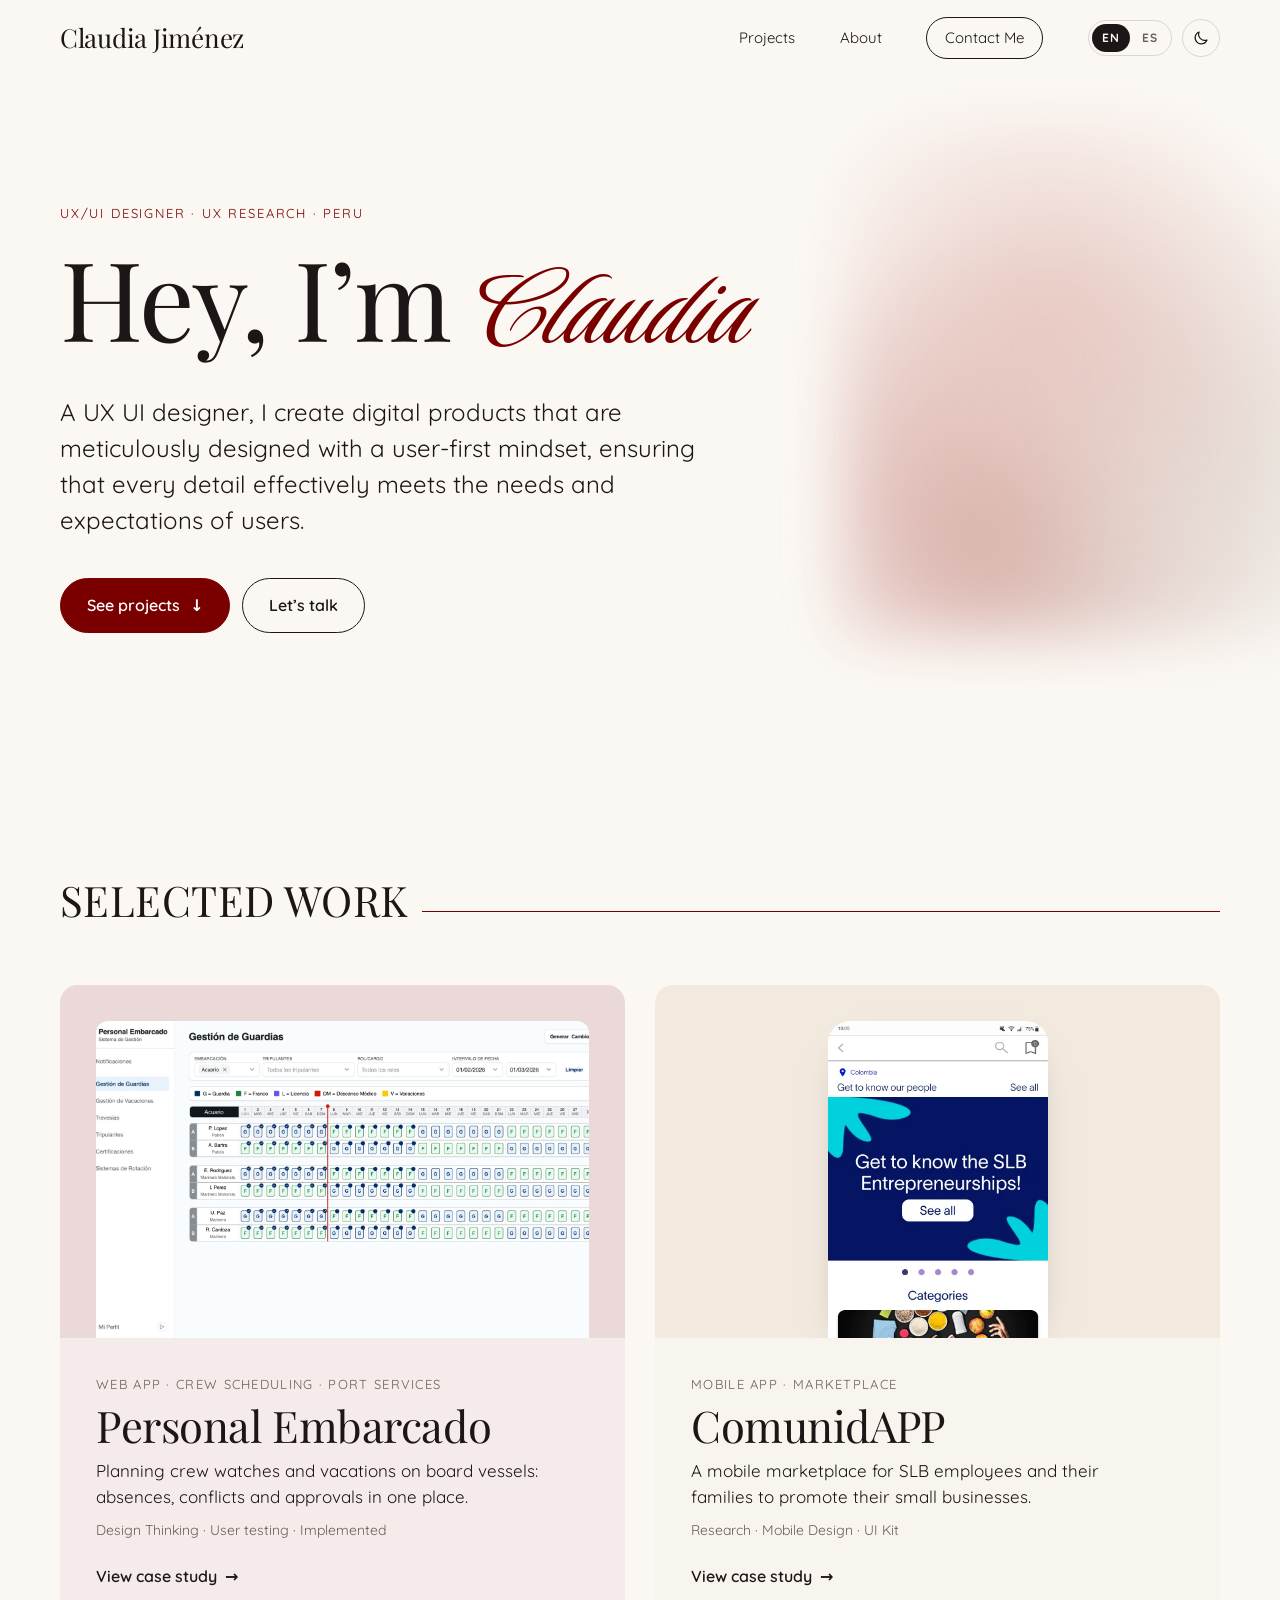
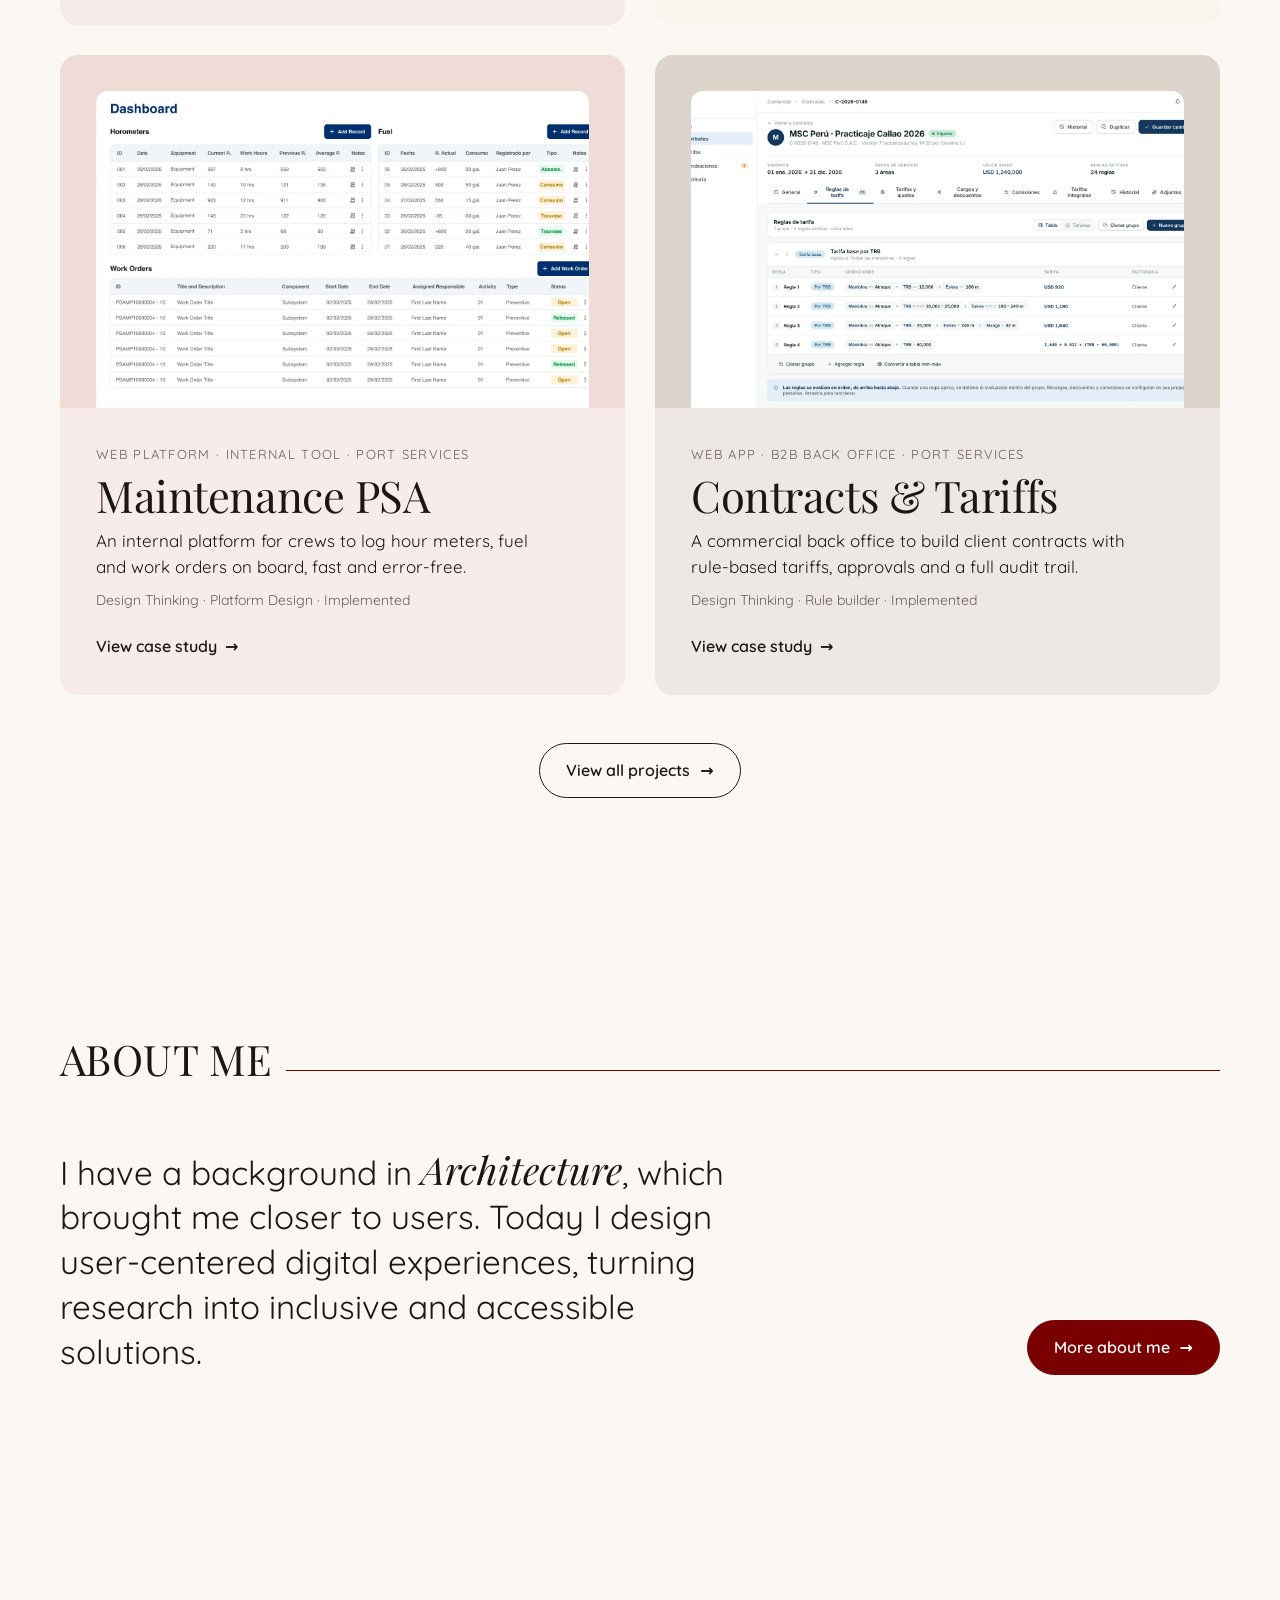
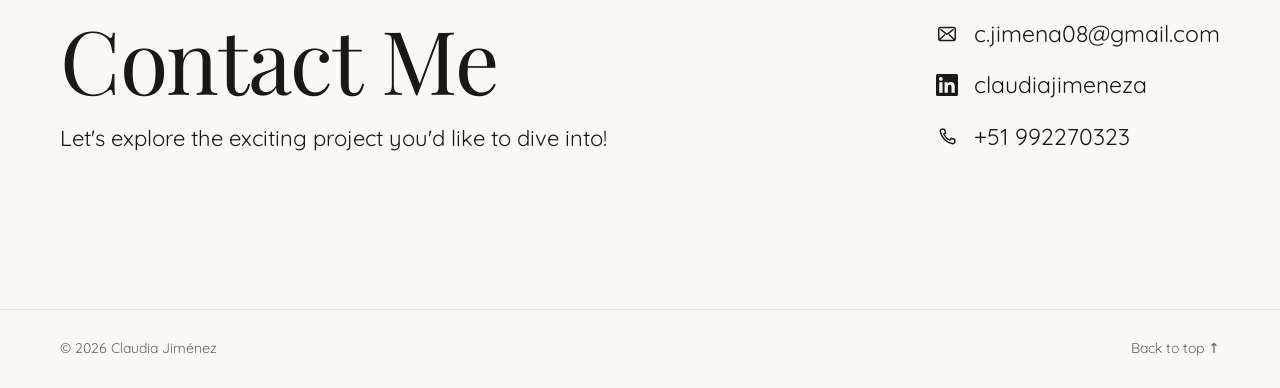
==== commit 0a5b91a6: "Apply editorial red palette and Playfair Display + Quicksand typography - Warm white / near-black ba" ====
--- a/index.html
+++ b/index.html
@@ -19,10 +19,10 @@
   <meta name="description" content="Claudia Jiménez, UX/UI designer creating digital products with a user-first mindset." />
   <meta property="og:title" content="Claudia Jiménez · UX/UI Designer" />
   <meta property="og:description" content="UX/UI designer creating digital products with a user-first mindset." />
-  <link rel="icon" href="data:image/svg+xml,<svg xmlns='http://www.w3.org/2000/svg' viewBox='0 0 64 64'><rect width='64' height='64' rx='14' fill='%23333331'/><text x='32' y='44' font-family='Georgia,serif' font-size='34' text-anchor='middle' fill='%23f6f5f3'>CJ</text></svg>" />
+  <link rel="icon" href="data:image/svg+xml,<svg xmlns='http://www.w3.org/2000/svg' viewBox='0 0 64 64'><rect width='64' height='64' rx='14' fill='%237a0000'/><text x='32' y='44' font-family='Georgia,serif' font-size='34' text-anchor='middle' fill='%23fbf8f4'>CJ</text></svg>" />
   <link rel="preconnect" href="https://fonts.googleapis.com" />
   <link rel="preconnect" href="https://fonts.gstatic.com" crossorigin />
-  <link href="https://fonts.googleapis.com/css2?family=Instrument+Serif:ital@0;1&family=Nunito:wght@400;500;600;700&display=swap" rel="stylesheet" />
+  <link href="https://fonts.googleapis.com/css2?family=Luxurious+Script&amp;family=Playfair+Display:ital,wght@0,400;0,500;0,600;1,400&amp;family=Quicksand:wght@400;500;600;700&amp;display=swap" rel="stylesheet" />
   <link rel="stylesheet" href="styles.css" />
 </head>
 <body>
--- a/styles.css
+++ b/styles.css
@@ -4,93 +4,97 @@
    data-theme="dark", so the page follows the OS until the nav toggle is used. */
 :root {
   color-scheme: light;
-  --bg: #f6f5f3;
-  --ink: #333331;
-  --muted: #6b6a66;
-  --line: #2f2f2d;                        /* strong lines: pills, buttons, title rules */
-  --line-soft: rgba(0,0,0,.15);           /* dividers, card outlines */
-  --line-faint: rgba(0,0,0,.09);          /* nav / footer borders */
+  --bg: #fbf8f4;
+  --ink: #1c1716;
+  --muted: #6b5f5a;
+  --line: #1c1716;                        /* strong lines: pills, buttons, title rules */
+  --line-soft: rgba(28,23,22,.15);        /* dividers, card outlines */
+  --line-faint: rgba(28,23,22,.09);       /* nav / footer borders */
   --surface: rgba(255,255,255,.45);       /* card body over a pastel */
   --surface-tag: rgba(255,255,255,.5);
   --surface-placeholder: rgba(255,255,255,.75);
   --hover: #fff;
-  --shadow: rgba(0,0,0,.3);
+  --shadow: rgba(40,20,15,.3);
   --nav-bg: color-mix(in srgb, var(--bg) 82%, transparent);
-  --sage: #d8e2dd;
-  --blush: #f5d5cc;
-  --sky: #d5e2f0;
-  --butter: #f6efcc;
-  --stone: #e2e1df;
-  --lilac: #e3dcef;
-  --mint: #d3ebe4;
-  --accent: #e08a74;
-  --blob-a: var(--blush);
-  --blob-b: var(--sage);
-  --blob-c: var(--butter);
-  --blob-opacity: .9;
+  --sage: #e7e0d7;                        /* card tones: greige, rose, taupe, cream */
+  --blush: #efdcd6;
+  --sky: #e4dfdb;
+  --butter: #f2eadf;
+  --stone: #ece5dd;
+  --lilac: #ead9d8;
+  --mint: #ddd5cb;
+  --accent: #7a0000;                      /* dark red */
+  --on-accent: #fff;
+  --blob-a: #d9a39b;
+  --blob-b: #d2c8be;
+  --blob-c: #a8463e;
+  --blob-opacity: .55;
   --show-light: block;                    /* display value for light-only / dark-only bits */
   --show-dark: none;
   --radius: 18px;
-  --serif: "Instrument Serif", Georgia, "Times New Roman", serif;
-  --sans: "Nunito", system-ui, -apple-system, "Segoe UI", sans-serif;
+  --serif: "Playfair Display", Georgia, "Times New Roman", serif;
+  --sans: "Quicksand", system-ui, -apple-system, "Segoe UI", sans-serif;
+  --script: "Luxurious Script", "Playfair Display", cursive;
   --max: 1160px;
   --gutter: clamp(16px, 5vw, 60px);
 }
 @media (prefers-color-scheme: dark) {
   :root:not([data-theme="light"]) {
     color-scheme: dark;
-    --bg: #1c1b19;
-    --ink: #ecebe7;
-    --muted: #a8a6a0;
-    --line: #d6d4ce;
-    --line-soft: rgba(255,255,255,.16);
-    --line-faint: rgba(255,255,255,.09);
-    --surface: rgba(0,0,0,.14);
+    --bg: #171312;
+    --ink: #f2ebe6;
+    --muted: #b3a7a0;
+    --line: #e2d6cf;
+    --line-soft: rgba(255,240,230,.16);
+    --line-faint: rgba(255,240,230,.09);
+    --surface: rgba(0,0,0,.16);
     --surface-tag: rgba(255,255,255,.06);
     --surface-placeholder: rgba(255,255,255,.07);
-    --hover: #262522;
+    --hover: #221c1a;
     --shadow: rgba(0,0,0,.7);
-    --sage: #2b3833;
-    --blush: #3f2c27;
-    --sky: #28323f;
-    --butter: #39331f;
-    --stone: #2c2b28;
-    --lilac: #332d3f;
-    --mint: #24382f;
-    --accent: #eb9a84;
-    --blob-a: #5a3830;
-    --blob-b: #2f4a3f;
-    --blob-c: #4a4126;
-    --blob-opacity: .7;
+    --sage: #2a2421;
+    --blush: #3a2522;
+    --sky: #2a2626;
+    --butter: #302a22;
+    --stone: #26201e;
+    --lilac: #35232a;
+    --mint: #2b2722;
+    --accent: #e8776d;
+    --on-accent: #1b1110;
+    --blob-a: #5a2420;
+    --blob-b: #3a302b;
+    --blob-c: #7a2a24;
+    --blob-opacity: .6;
     --show-light: none;
     --show-dark: block;
   }
 }
 :root[data-theme="dark"] {
   color-scheme: dark;
-  --bg: #1c1b19;
-  --ink: #ecebe7;
-  --muted: #a8a6a0;
-  --line: #d6d4ce;
-  --line-soft: rgba(255,255,255,.16);
-  --line-faint: rgba(255,255,255,.09);
-  --surface: rgba(0,0,0,.14);
+  --bg: #171312;
+  --ink: #f2ebe6;
+  --muted: #b3a7a0;
+  --line: #e2d6cf;
+  --line-soft: rgba(255,240,230,.16);
+  --line-faint: rgba(255,240,230,.09);
+  --surface: rgba(0,0,0,.16);
   --surface-tag: rgba(255,255,255,.06);
   --surface-placeholder: rgba(255,255,255,.07);
-  --hover: #262522;
+  --hover: #221c1a;
   --shadow: rgba(0,0,0,.7);
-  --sage: #2b3833;
-  --blush: #3f2c27;
-  --sky: #28323f;
-  --butter: #39331f;
-  --stone: #2c2b28;
-  --lilac: #332d3f;
-  --mint: #24382f;
-  --accent: #eb9a84;
-  --blob-a: #5a3830;
-  --blob-b: #2f4a3f;
-  --blob-c: #4a4126;
-  --blob-opacity: .7;
+  --sage: #2a2421;
+  --blush: #3a2522;
+  --sky: #2a2626;
+  --butter: #302a22;
+  --stone: #26201e;
+  --lilac: #35232a;
+  --mint: #2b2722;
+  --accent: #e8776d;
+  --on-accent: #1b1110;
+  --blob-a: #5a2420;
+  --blob-b: #3a302b;
+  --blob-c: #7a2a24;
+  --blob-opacity: .6;
   --show-light: none;
   --show-dark: block;
 }
@@ -499,3 +503,18 @@
 .shots figcaption, .shot-caption { margin-top: 10px; font-size: 14px; color: var(--ink); text-align: center; }
 .shots > figure { margin: 0; }
 @media (max-width: 900px) { .shots--2 { grid-template-columns: 1fr; } }
+
+/* ---------- EDITORIAL ACCENTS (red palette + script) ---------- */
+.hero__title em, .intro__title em { font-family: var(--script); font-style: normal; font-weight: 400; color: var(--accent); font-size: 1.18em; letter-spacing: 0; line-height: .8; }
+.btn--dark { background: var(--accent); border-color: var(--accent); color: var(--on-accent); }
+.btn--dark:hover { background: transparent; color: var(--accent); }
+.section__title::after { background: var(--accent); }
+.stat__num { color: var(--accent); }
+.label, .eyebrow { color: var(--accent); }
+/* Playfair runs wider than the previous display face: scale big titles down a bit */
+.case__title { font-size: clamp(46px, 6.4vw, 96px); line-height: 1; letter-spacing: -.015em; overflow-wrap: anywhere; }
+.cs-hero .case__title { font-size: clamp(44px, 5.2vw, 80px); }
+.hero__title { font-size: clamp(52px, 8.6vw, 120px); letter-spacing: -.015em; }
+.intro__title { font-size: clamp(60px, 10vw, 140px); }
+.story__title { font-size: clamp(30px, 3.4vw, 46px); line-height: 1.12; }
+.card__title { letter-spacing: -.01em; }
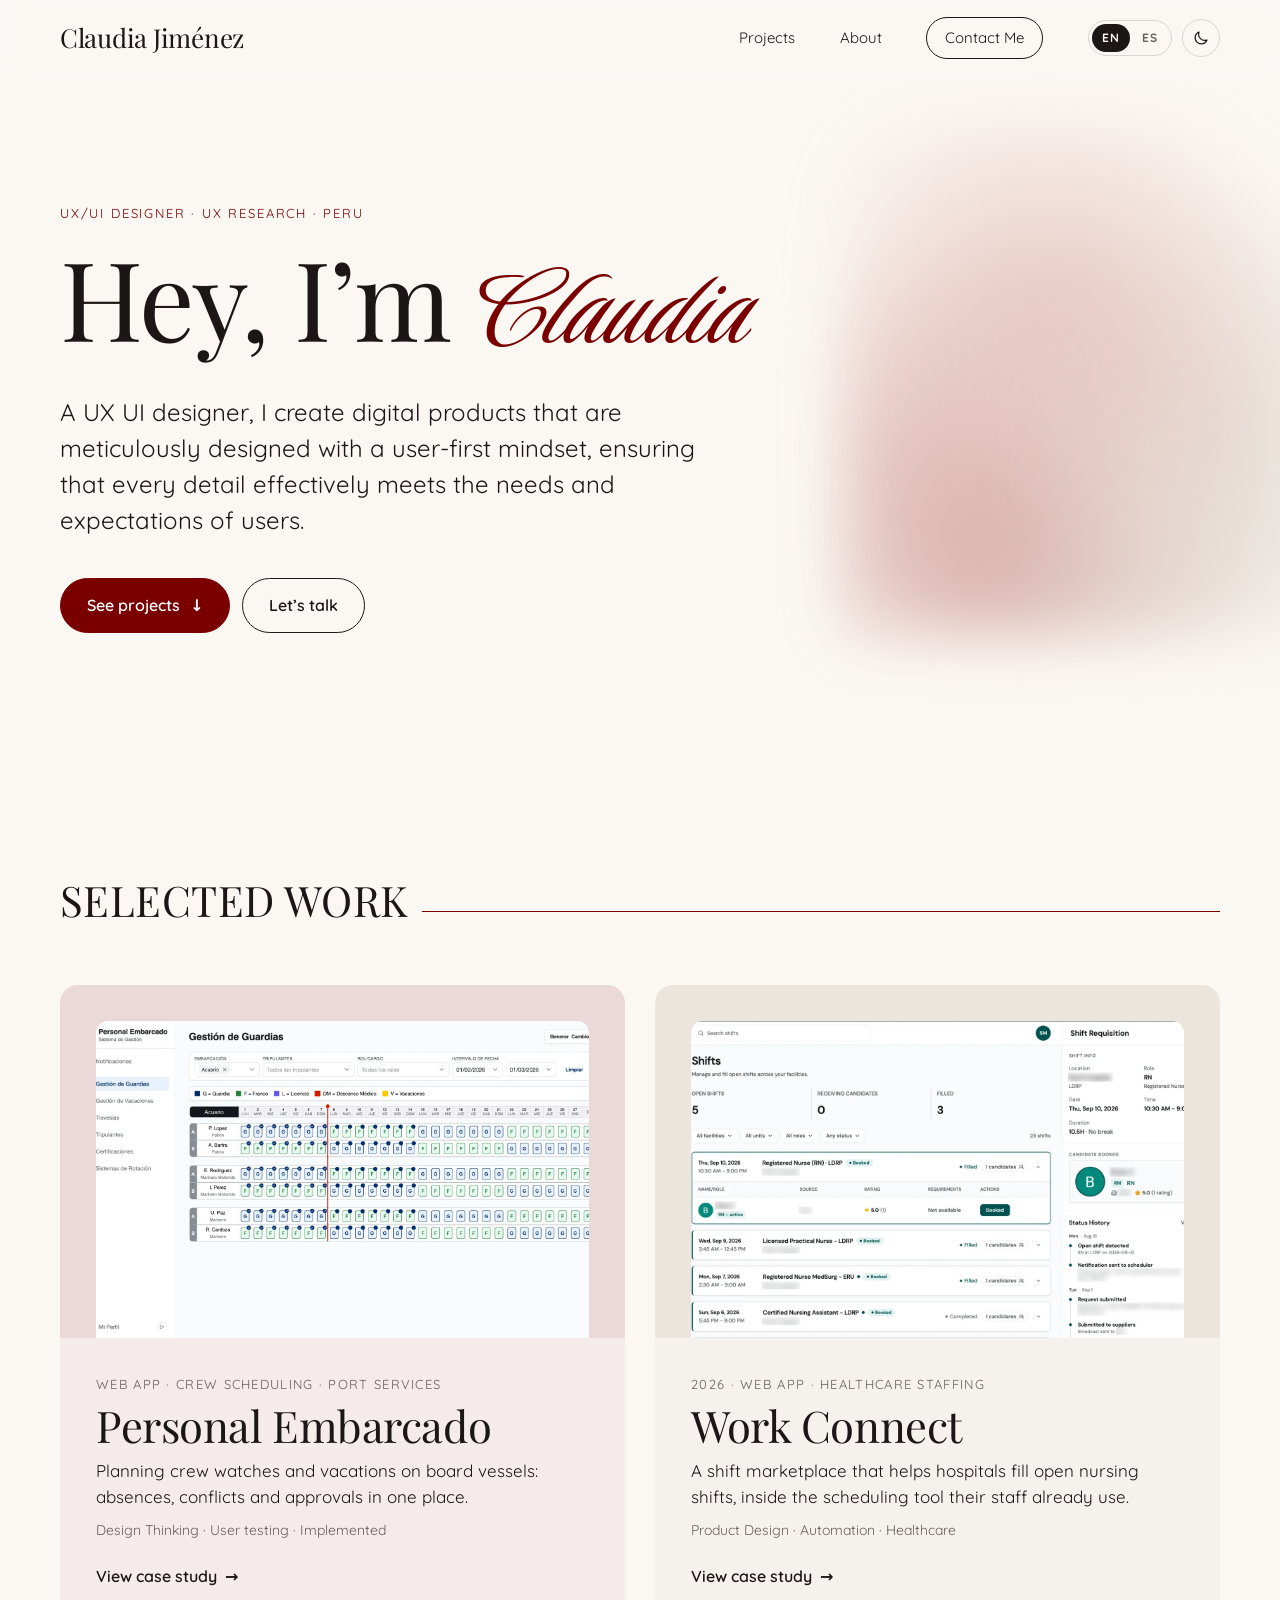
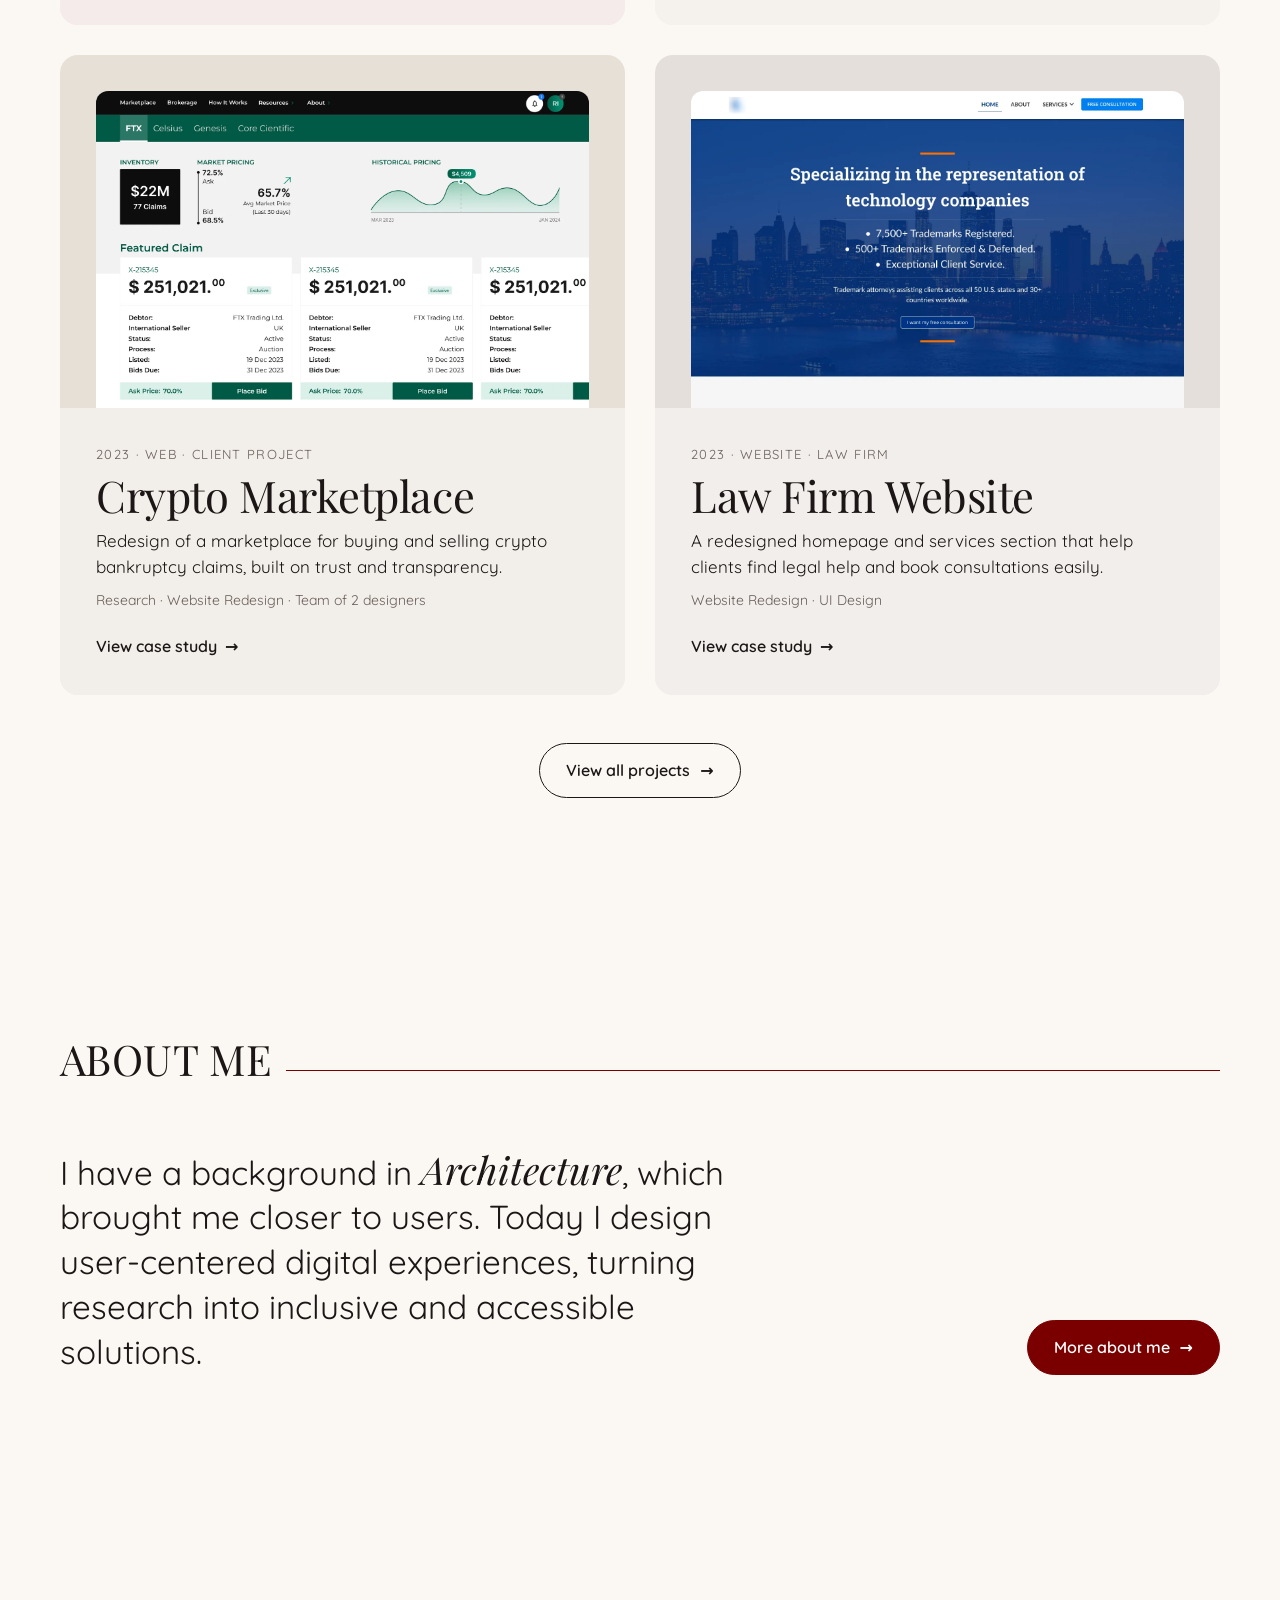
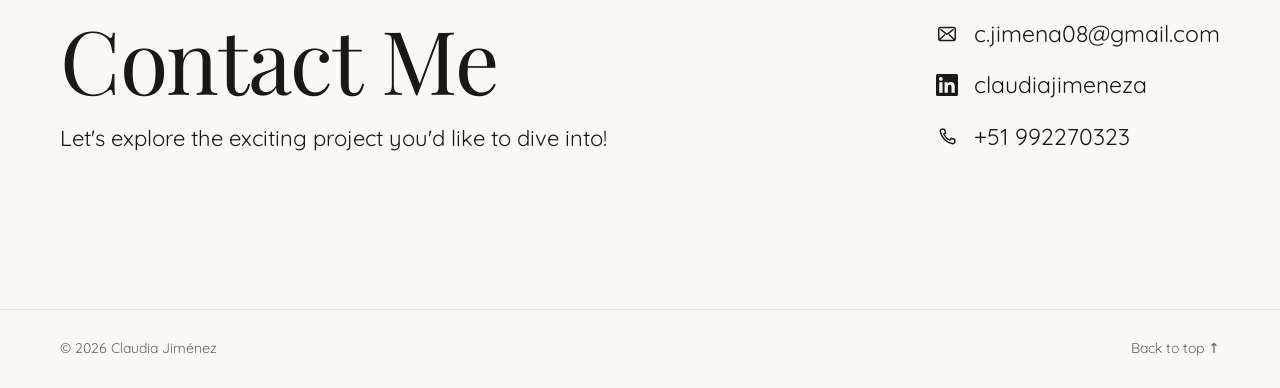
==== commit a274120f: "Add Work Connect, colored diagrams on all case studies, and new project order - New Work Connect cas" ====
--- a/index.html
+++ b/index.html
@@ -88,39 +88,39 @@
             <span class="card__cta"><span data-l="en">View case study</span><span data-l="es">Ver caso de estudio</span> <span class="arrow" aria-hidden="true">→</span></span>
           </div>
         </a>
-        <a class="card card--grid reveal" href="projects/comunidapp.html" style="--card:var(--butter)">
+        <a class="card card--grid reveal" href="projects/work-connect.html" style="--card:var(--stone)">
           <div class="card__media">
-            <img class="card__phone" src="assets/comunidapp/home.webp" width="360" height="720" loading="lazy" alt="ComunidAPP home screen" data-en-alt="ComunidAPP home screen" data-es-alt="Pantalla de inicio de ComunidAPP">
+            <img src="assets/work-connect/shifts.webp" loading="lazy" alt="Open shifts screen" data-en-alt="Open shifts screen" data-es-alt="Pantalla de turnos abiertos">
           </div>
           <div class="card__body">
-            <p class="card__meta"><span data-l="en">Mobile app · Marketplace</span><span data-l="es">App móvil · Marketplace</span></p>
-            <h3 class="card__title">ComunidAPP</h3>
-            <p class="card__desc"><span data-l="en">A mobile marketplace for SLB employees and their families to promote their small businesses.</span><span data-l="es">Un marketplace móvil para que colaboradores de SLB y sus familias promocionen sus emprendimientos.</span></p>
-            <p class="card__tags"><span data-l="en">Research · Mobile Design · UI Kit</span><span data-l="es">Investigación · Diseño móvil · UI Kit</span></p>
+            <p class="card__meta"><span data-l="en">2026 · Web app · Healthcare staffing</span><span data-l="es">2026 · Web app · Personal de salud</span></p>
+            <h3 class="card__title">Work Connect</h3>
+            <p class="card__desc"><span data-l="en">A shift marketplace that helps hospitals fill open nursing shifts, inside the scheduling tool their staff already use.</span><span data-l="es">Un marketplace de turnos que ayuda a los hospitales a cubrir turnos de enfermería, dentro de la herramienta de programación que ya usa su personal.</span></p>
+            <p class="card__tags"><span data-l="en">Product Design · Automation · Healthcare</span><span data-l="es">Diseño de producto · Automatización · Salud</span></p>
             <span class="card__cta"><span data-l="en">View case study</span><span data-l="es">Ver caso de estudio</span> <span class="arrow" aria-hidden="true">→</span></span>
           </div>
         </a>
-        <a class="card card--grid reveal" href="projects/maintenance-psa.html" style="--card:var(--blush)">
+        <a class="card card--grid reveal" href="projects/crypto-marketplace.html" style="--card:var(--sage)">
           <div class="card__media">
-            <img src="assets/maintenance-psa/dashboard.webp" loading="lazy" alt="Maintenance dashboard" data-en-alt="Maintenance dashboard" data-es-alt="Panel de mantenimiento">
+            <img src="assets/crypto-marketplace/marketplace.webp" loading="lazy" alt="Claims marketplace" data-en-alt="Claims marketplace" data-es-alt="Marketplace de claims">
           </div>
           <div class="card__body">
-            <p class="card__meta"><span data-l="en">Web platform · Internal tool · Port services</span><span data-l="es">Plataforma web · Herramienta interna · Servicios portuarios</span></p>
-            <h3 class="card__title">Maintenance PSA</h3>
-            <p class="card__desc"><span data-l="en">An internal platform for crews to log hour meters, fuel and work orders on board, fast and error-free.</span><span data-l="es">Una plataforma interna para que la tripulación registre horómetros, combustible y órdenes de trabajo, rápido y sin errores.</span></p>
-            <p class="card__tags"><span data-l="en">Design Thinking · Platform Design · Implemented</span><span data-l="es">Design Thinking · Diseño de plataforma · Implementado</span></p>
+            <p class="card__meta"><span data-l="en">2023 · Web · Client project</span><span data-l="es">2023 · Web · Proyecto para cliente</span></p>
+            <h3 class="card__title">Crypto Marketplace</h3>
+            <p class="card__desc"><span data-l="en">Redesign of a marketplace for buying and selling crypto bankruptcy claims, built on trust and transparency.</span><span data-l="es">Rediseño de un marketplace de compra y venta de claims de quiebras cripto, basado en confianza y transparencia.</span></p>
+            <p class="card__tags"><span data-l="en">Research · Website Redesign · Team of 2 designers</span><span data-l="es">Investigación · Rediseño web · Equipo de 2 diseñadoras</span></p>
             <span class="card__cta"><span data-l="en">View case study</span><span data-l="es">Ver caso de estudio</span> <span class="arrow" aria-hidden="true">→</span></span>
           </div>
         </a>
-        <a class="card card--grid reveal" href="projects/contratos-tarifas.html" style="--card:var(--mint)">
+        <a class="card card--grid reveal" href="projects/law-firm-website.html" style="--card:var(--sky)">
           <div class="card__media">
-            <img src="assets/contratos-tarifas/rule-builder.webp" loading="lazy" alt="Tariff rule builder" data-en-alt="Tariff rule builder" data-es-alt="Constructor de reglas de tarifas">
+            <img src="assets/law-firm-website/home-hero.webp" loading="lazy" alt="Law firm homepage" data-en-alt="Law firm homepage" data-es-alt="Inicio del sitio del estudio de abogados">
           </div>
           <div class="card__body">
-            <p class="card__meta"><span data-l="en">Web app · B2B back office · Port services</span><span data-l="es">Web app · Back office B2B · Servicios portuarios</span></p>
-            <h3 class="card__title"><span data-l="en">Contracts &amp; Tariffs</span><span data-l="es">Contratos y Tarifas</span></h3>
-            <p class="card__desc"><span data-l="en">A commercial back office to build client contracts with rule-based tariffs, approvals and a full audit trail.</span><span data-l="es">Un back office comercial para crear contratos con tarifas basadas en reglas, aprobaciones y trazabilidad completa.</span></p>
-            <p class="card__tags"><span data-l="en">Design Thinking · Rule builder · Implemented</span><span data-l="es">Design Thinking · Constructor de reglas · Implementado</span></p>
+            <p class="card__meta"><span data-l="en">2023 · Website · Law firm</span><span data-l="es">2023 · Sitio web · Estudio de abogados</span></p>
+            <h3 class="card__title"><span data-l="en">Law Firm Website</span><span data-l="es">Sitio web legal</span></h3>
+            <p class="card__desc"><span data-l="en">A redesigned homepage and services section that help clients find legal help and book consultations easily.</span><span data-l="es">Rediseño del inicio y los servicios para que los clientes encuentren ayuda legal y agenden consultas fácilmente.</span></p>
+            <p class="card__tags"><span data-l="en">Website Redesign · UI Design</span><span data-l="es">Rediseño web · Diseño UI</span></p>
             <span class="card__cta"><span data-l="en">View case study</span><span data-l="es">Ver caso de estudio</span> <span class="arrow" aria-hidden="true">→</span></span>
           </div>
         </a>
--- a/styles.css
+++ b/styles.css
@@ -518,3 +518,184 @@
 .intro__title { font-size: clamp(60px, 10vw, 140px); }
 .story__title { font-size: clamp(30px, 3.4vw, 46px); line-height: 1.12; }
 .card__title { letter-spacing: -.01em; }
+
+/* ---------- DIAGRAMS (visual summaries inside case studies) ---------- */
+.viz { margin-top: 24px; background: var(--card, var(--stone)); border-radius: var(--radius); padding: clamp(20px, 4vw, 48px); }
+.viz__caption { margin-top: 16px; font-size: 14px; color: var(--muted); text-align: center; }
+.node { display: inline-flex; flex-direction: column; align-items: center; justify-content: center; gap: 4px; text-align: center; background: var(--bg); border: 1px solid var(--line-soft); border-radius: 14px; padding: 14px 18px; min-width: 120px; box-shadow: 0 10px 24px -20px var(--shadow); }
+.node strong { font-family: var(--serif); font-weight: 400; font-size: 22px; line-height: 1.1; }
+.node small { font-size: 13px; color: var(--muted); line-height: 1.35; }
+.node--accent { background: var(--accent); border-color: var(--accent); color: var(--on-accent); }
+.node--accent small { color: inherit; opacity: .85; }
+.chip { display: inline-flex; align-items: center; gap: 6px; font-size: 14px; line-height: 1.3; padding: 6px 12px; border-radius: 99px; background: var(--bg); border: 1px solid var(--line-soft); }
+.chip--accent { background: var(--accent); border-color: var(--accent); color: var(--on-accent); }
+.chips { display: flex; flex-wrap: wrap; gap: 8px; }
+.arrow-r { font-size: 22px; color: var(--accent); line-height: 1; }
+
+/* Flow: numbered steps joined by arrows */
+.flow { list-style: none; margin: 0; padding: 0; display: grid; grid-auto-flow: column; grid-auto-columns: 1fr; gap: 28px; counter-reset: flow; }
+.flow > li { position: relative; display: flex; flex-direction: column; gap: 8px; background: var(--bg); border: 1px solid var(--line-soft); border-radius: 16px; padding: 18px; counter-increment: flow; }
+.flow > li::before { content: counter(flow, decimal-leading-zero); font-family: var(--serif); font-size: 26px; color: var(--accent); line-height: 1; }
+.flow > li + li::after { content: "→"; position: absolute; left: -24px; top: 50%; transform: translateY(-50%); color: var(--accent); font-size: 20px; }
+.flow strong { font-size: 17px; font-weight: 700; line-height: 1.25; }
+.flow small { font-size: 14px; color: var(--muted); line-height: 1.45; }
+.flow--plain > li::before { content: none; }
+.flow > li.is-final { background: var(--accent); border-color: var(--accent); color: var(--on-accent); }
+.flow > li.is-final small { color: inherit; opacity: .85; }
+.flow > li.is-final::before { color: inherit; }
+
+/* Model: entities and their relations */
+.model { display: flex; align-items: center; justify-content: center; flex-wrap: wrap; gap: 10px 6px; }
+.model__rel { display: flex; flex-direction: column; align-items: center; font-size: 13px; color: var(--muted); padding: 0 6px; min-width: 84px; text-align: center; }
+.model__rel::after { content: "⟶"; font-size: 26px; color: var(--accent); line-height: 1; }
+.model__rel--back::after { content: "⟵"; }
+.model__note { display: grid; grid-template-columns: repeat(2, 1fr); gap: 16px; margin-top: 24px; }
+.model__note > div { background: var(--bg); border-radius: 14px; padding: 16px 18px; font-size: 15px; border: 1px solid var(--line-soft); }
+.model__note b { display: block; font-family: var(--serif); font-weight: 400; font-size: 20px; margin-bottom: 4px; }
+
+/* Factors: many inputs feed one result */
+.factors { display: grid; grid-template-columns: 1fr auto 220px; gap: 24px; align-items: center; }
+.factors__in { display: grid; grid-template-columns: repeat(2, 1fr); gap: 10px; }
+.factors__in .chip { justify-content: flex-start; border-radius: 12px; padding: 10px 14px; }
+.factors__out { display: flex; flex-direction: column; gap: 10px; }
+.factors__out .node { width: 100%; }
+
+/* Rule: a pricing rule written as a sentence */
+.rule { display: flex; flex-wrap: wrap; align-items: center; gap: 10px; font-size: 15px; }
+.rule__kw { font-family: var(--serif); font-size: 22px; color: var(--accent); }
+
+/* Cadence: how the weeks were used */
+.cadence { display: grid; grid-template-columns: 2fr 1fr auto; gap: 6px; align-items: stretch; }
+.cadence > div { border-radius: 12px; padding: 14px 16px; background: var(--bg); border: 1px solid var(--line-soft); font-size: 14px; }
+.cadence > div strong { display: block; font-size: 16px; margin-bottom: 2px; }
+.cadence > .is-users { background: color-mix(in srgb, var(--accent) 14%, var(--bg)); }
+.cadence > .is-live { background: var(--accent); color: var(--on-accent); border-color: var(--accent); display: flex; align-items: center; font-weight: 700; }
+.cadence__ticks { display: flex; gap: 4px; margin-top: 10px; }
+.cadence__ticks span { flex: 1; height: 6px; border-radius: 3px; background: color-mix(in srgb, var(--accent) 35%, transparent); }
+
+/* Double Diamond */
+.dd svg { display: block; width: 100%; height: auto; }
+.dd__shape { fill: color-mix(in srgb, var(--accent) 10%, var(--bg)); stroke: var(--accent); stroke-width: 1.2; }
+.dd__mid { stroke: var(--line-soft); stroke-dasharray: 3 4; }
+.dd__labels { display: grid; grid-template-columns: repeat(4, 1fr); gap: 16px; margin-top: 18px; }
+.dd__labels h3 { font-size: 17px; font-weight: 700; margin-bottom: 8px; }
+.dd__labels h3 span.n { color: var(--accent); font-family: var(--serif); font-weight: 400; margin-right: 6px; }
+.dd__labels .chips .chip { font-size: 13px; padding: 4px 10px; }
+.dd__axis { display: flex; justify-content: space-between; font-size: 12px; letter-spacing: .1em; text-transform: uppercase; color: var(--muted); margin-top: 6px; }
+
+/* Insight -> solution map */
+.imap { display: grid; gap: 12px; }
+.imap__row { display: grid; grid-template-columns: 1fr auto 1fr; gap: 16px; align-items: center; }
+.imap__row > div { background: var(--bg); border: 1px solid var(--line-soft); border-radius: 14px; padding: 14px 18px; font-size: 15px; }
+.imap__row > div b { display: block; font-size: 16px; margin-bottom: 2px; }
+.imap__row > div.is-solution { border-color: var(--accent); }
+.imap__head { display: grid; grid-template-columns: 1fr auto 1fr; gap: 16px; font-size: 12px; letter-spacing: .12em; text-transform: uppercase; color: var(--muted); padding: 0 4px; }
+.imap__head span:nth-child(2) { width: 22px; }
+
+/* Persona card */
+.persona { display: grid; grid-template-columns: 220px 1fr 1fr; gap: 20px; align-items: start; }
+.persona__id { background: var(--accent); color: var(--on-accent); border-radius: 16px; padding: 22px; display: flex; flex-direction: column; gap: 6px; }
+.persona__id .avatar { width: 56px; height: 56px; border-radius: 50%; background: color-mix(in srgb, var(--on-accent) 22%, transparent); display: grid; place-items: center; font-family: var(--serif); font-size: 24px; margin-bottom: 6px; }
+.persona__id strong { font-family: var(--serif); font-weight: 400; font-size: 26px; line-height: 1.1; }
+.persona__id small { font-size: 14px; opacity: .9; }
+.persona__col { background: var(--bg); border: 1px solid var(--line-soft); border-radius: 16px; padding: 20px; }
+.persona__col h4 { margin: 0 0 10px; font-size: 13px; letter-spacing: .12em; text-transform: uppercase; color: var(--accent); }
+.persona__col ul { margin: 0; padding: 0; list-style: none; display: grid; gap: 8px; font-size: 15px; }
+.persona__col li { display: grid; grid-template-columns: 20px 1fr; gap: 6px; }
+.persona__col li::before { content: "✓"; color: var(--accent); font-weight: 700; }
+.persona__col--pain li::before { content: "✕"; }
+
+@media (max-width: 900px) {
+  .flow { grid-auto-flow: row; grid-auto-columns: auto; gap: 26px; }
+  .flow > li + li::after { content: "↓"; left: 50%; top: -24px; transform: translateX(-50%); }
+  .factors { grid-template-columns: 1fr; }
+  .factors > .arrow-r { transform: rotate(90deg); justify-self: center; }
+  .model { flex-direction: column; }
+  .model__rel::after { content: "↓"; }
+  .model__rel--back::after { content: "↑"; }
+  .model__note { grid-template-columns: 1fr; }
+  .cadence { grid-template-columns: 1fr; }
+  .dd__labels { grid-template-columns: repeat(2, 1fr); }
+  .imap__row, .imap__head { grid-template-columns: 1fr; gap: 6px; }
+  .imap__row > span { justify-self: center; transform: rotate(90deg); }
+  .imap__head span:nth-child(2) { display: none; }
+  .persona { grid-template-columns: 1fr; }
+}
+@media (max-width: 520px) {
+  .factors__in { grid-template-columns: 1fr; }
+  .dd__labels { grid-template-columns: 1fr; }
+}
+
+/* ---------- DIAGRAM COLOR (red ramp + sand + sage) ---------- */
+:root {
+  --r1: #f6e4df; --r2: #ecc3b9; --r3: #d98b7e; --r4: #b24a3e; --r5: #7a0000;
+  --sand1: #f3e8d4; --sand2: #ddc193; --sage1: #e2eadf; --sage2: #8fae8c;
+  --viz-bg: #fffdfa; --on-dark: #fff; --on-light: #1c1716;
+}
+@media (prefers-color-scheme: dark) {
+  :root:not([data-theme="light"]) {
+    --r1: #3a2320; --r2: #55302a; --r3: #84433a; --r4: #c25a4e; --r5: #e8776d;
+    --sand1: #3a3125; --sand2: #7a6440; --sage1: #26302a; --sage2: #5f7f61;
+    --viz-bg: #1f1917; --on-dark: #fff; --on-light: #f2ebe6;
+  }
+}
+:root[data-theme="dark"] {
+  --r1: #3a2320; --r2: #55302a; --r3: #84433a; --r4: #c25a4e; --r5: #e8776d;
+  --sand1: #3a3125; --sand2: #7a6440; --sage1: #26302a; --sage2: #5f7f61;
+  --viz-bg: #1f1917; --on-dark: #fff; --on-light: #f2ebe6;
+}
+.viz { background: var(--viz-bg); border: 1px solid var(--line-faint); }
+
+/* flows get deeper step by step */
+.flow > li { border: 0; }
+.flow > li:nth-child(1) { background: var(--r1); }
+.flow > li:nth-child(2) { background: var(--r2); }
+.flow > li:nth-child(3) { background: var(--r3); }
+.flow > li:nth-child(4), .flow > li:nth-child(n+4) { background: var(--r4); color: var(--on-dark); }
+.flow > li:nth-child(4) small, .flow > li:nth-child(n+4) small { color: inherit; opacity: .88; }
+.flow > li:nth-child(4)::before { color: inherit; }
+.flow > li.is-final { background: var(--r5); color: var(--on-dark); }
+:root[data-theme="dark"] .flow > li.is-final { color: #1b1110; }
+@media (prefers-color-scheme: dark) { :root:not([data-theme="light"]) .flow > li.is-final { color: #1b1110; } }
+.flow > li:nth-child(3) small { color: var(--on-light); opacity: .8; }
+
+/* factors: inputs in sand, result in red */
+.factors__in .chip { background: var(--sand1); border-color: transparent; }
+.factors__in .chip:nth-child(even) { background: var(--r1); }
+.factors__out .node:not(.node--accent) { background: var(--r1); border-color: transparent; }
+
+/* model: neutral entities in sand, core entities in red */
+.model .node:not(.node--accent) { background: var(--sand1); border-color: var(--sand2); }
+.model .chips .chip { background: var(--r2); border-color: transparent; }
+.model__note > div:nth-child(1) { background: var(--r1); border-color: transparent; }
+.model__note > div:nth-child(2) { background: var(--sand1); border-color: transparent; }
+
+/* rule chips */
+.rule .chip:not(.chip--accent) { background: var(--sand1); border-color: transparent; }
+
+/* cadence */
+.cadence > div:first-child { background: var(--r1); border-color: transparent; }
+.cadence > .is-users { background: var(--r3); border-color: transparent; color: var(--on-light); }
+.cadence > .is-live { background: var(--r5); }
+.cadence__ticks span:nth-child(n+9) { background: var(--r3); }
+.cadence__ticks span { background: var(--r2); }
+
+/* double diamond */
+.dd svg polygon:first-of-type { fill: var(--r1); }
+.dd svg polygon:nth-of-type(2) { fill: var(--r2); }
+.dd__labels > div:nth-child(1) .chip { background: var(--r1); border-color: transparent; }
+.dd__labels > div:nth-child(2) .chip { background: var(--r1); border-color: transparent; }
+.dd__labels > div:nth-child(3) .chip { background: var(--r2); border-color: transparent; }
+.dd__labels > div:nth-child(4) .chip:not(.chip--accent) { background: var(--r2); border-color: transparent; }
+
+/* insight map: problem in rose, answer in sage */
+.imap__row > div { background: var(--r1); border-color: transparent; }
+.imap__row > div.is-solution { background: var(--sage1); border-color: var(--sage2); }
+
+/* persona: needs in sage, frustrations in rose */
+.persona__col { border-color: transparent; background: var(--sage1); }
+.persona__col li::before { color: var(--sage2); }
+.persona__col--pain { background: var(--r1); }
+.persona__col--pain li::before { color: var(--accent); }
+.persona__col h4 { color: var(--ink); }
+.flow > li:nth-child(3)::before { color: var(--on-light); }
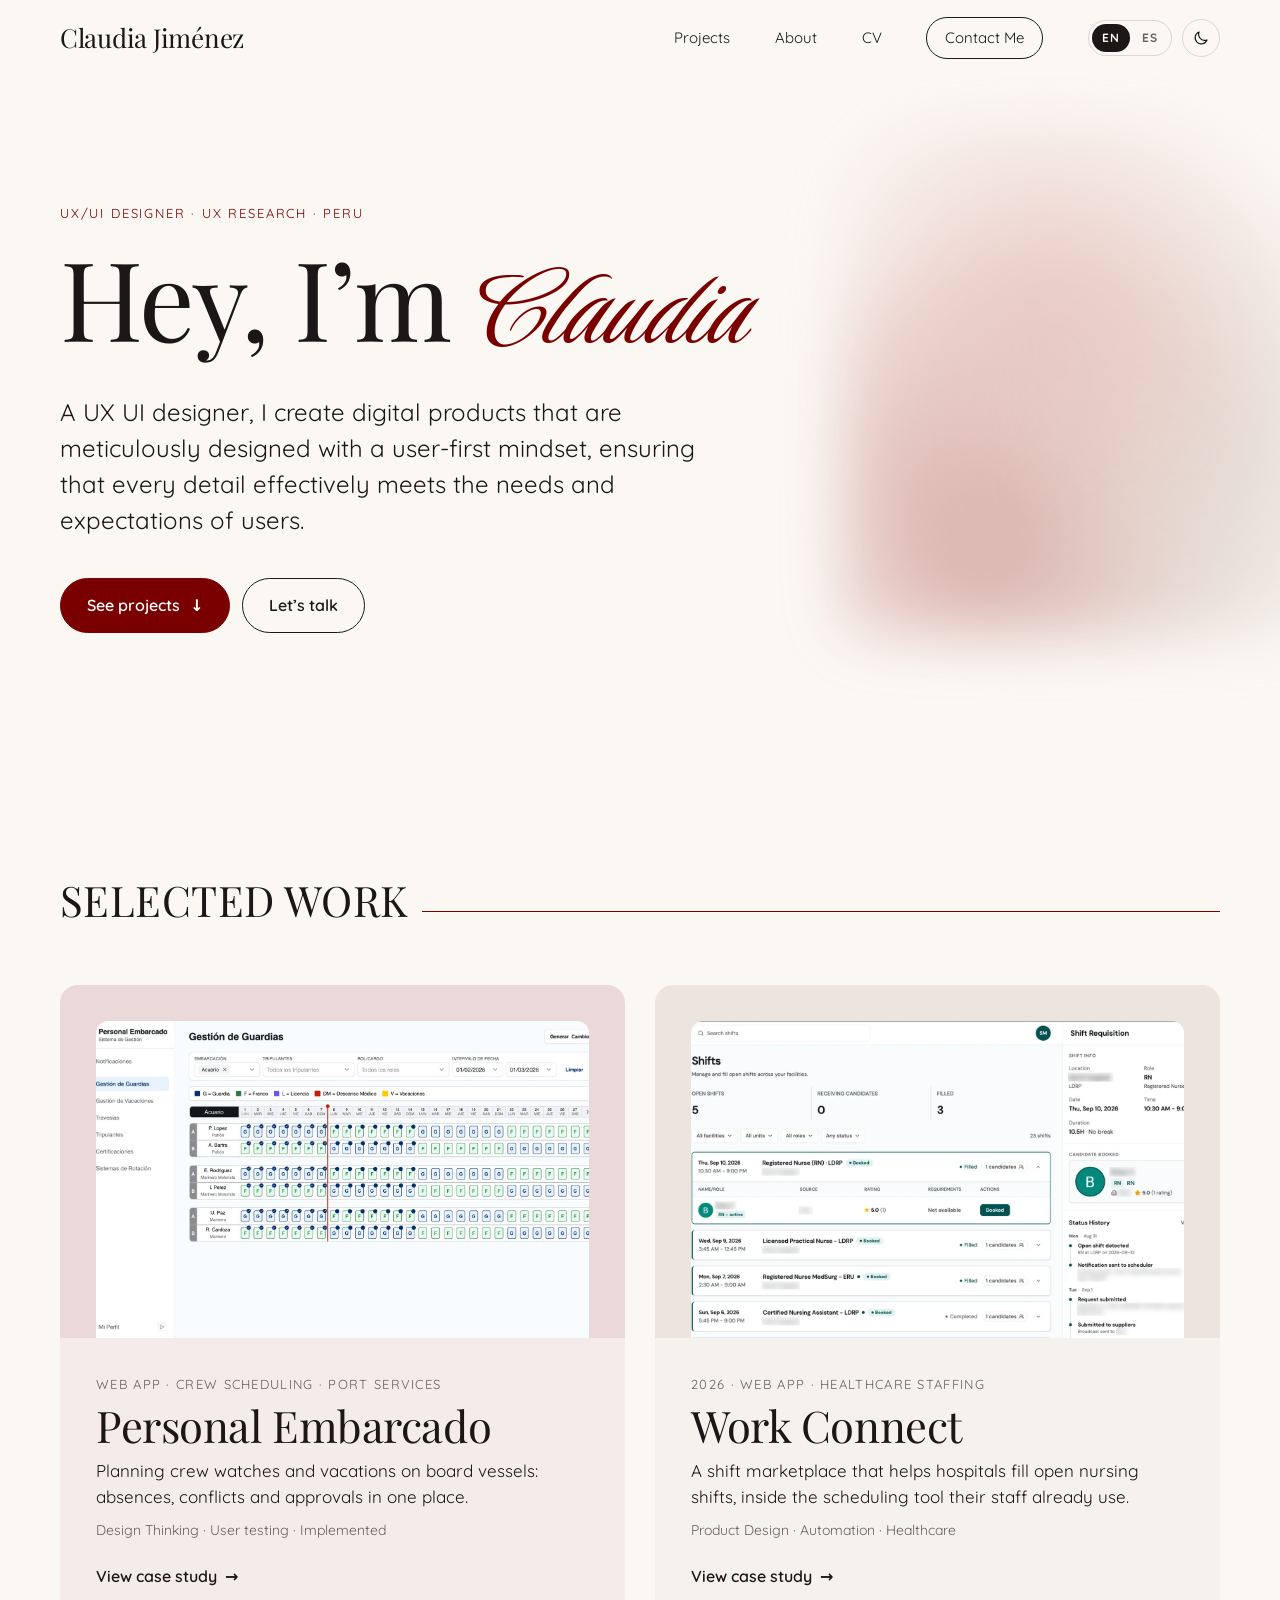
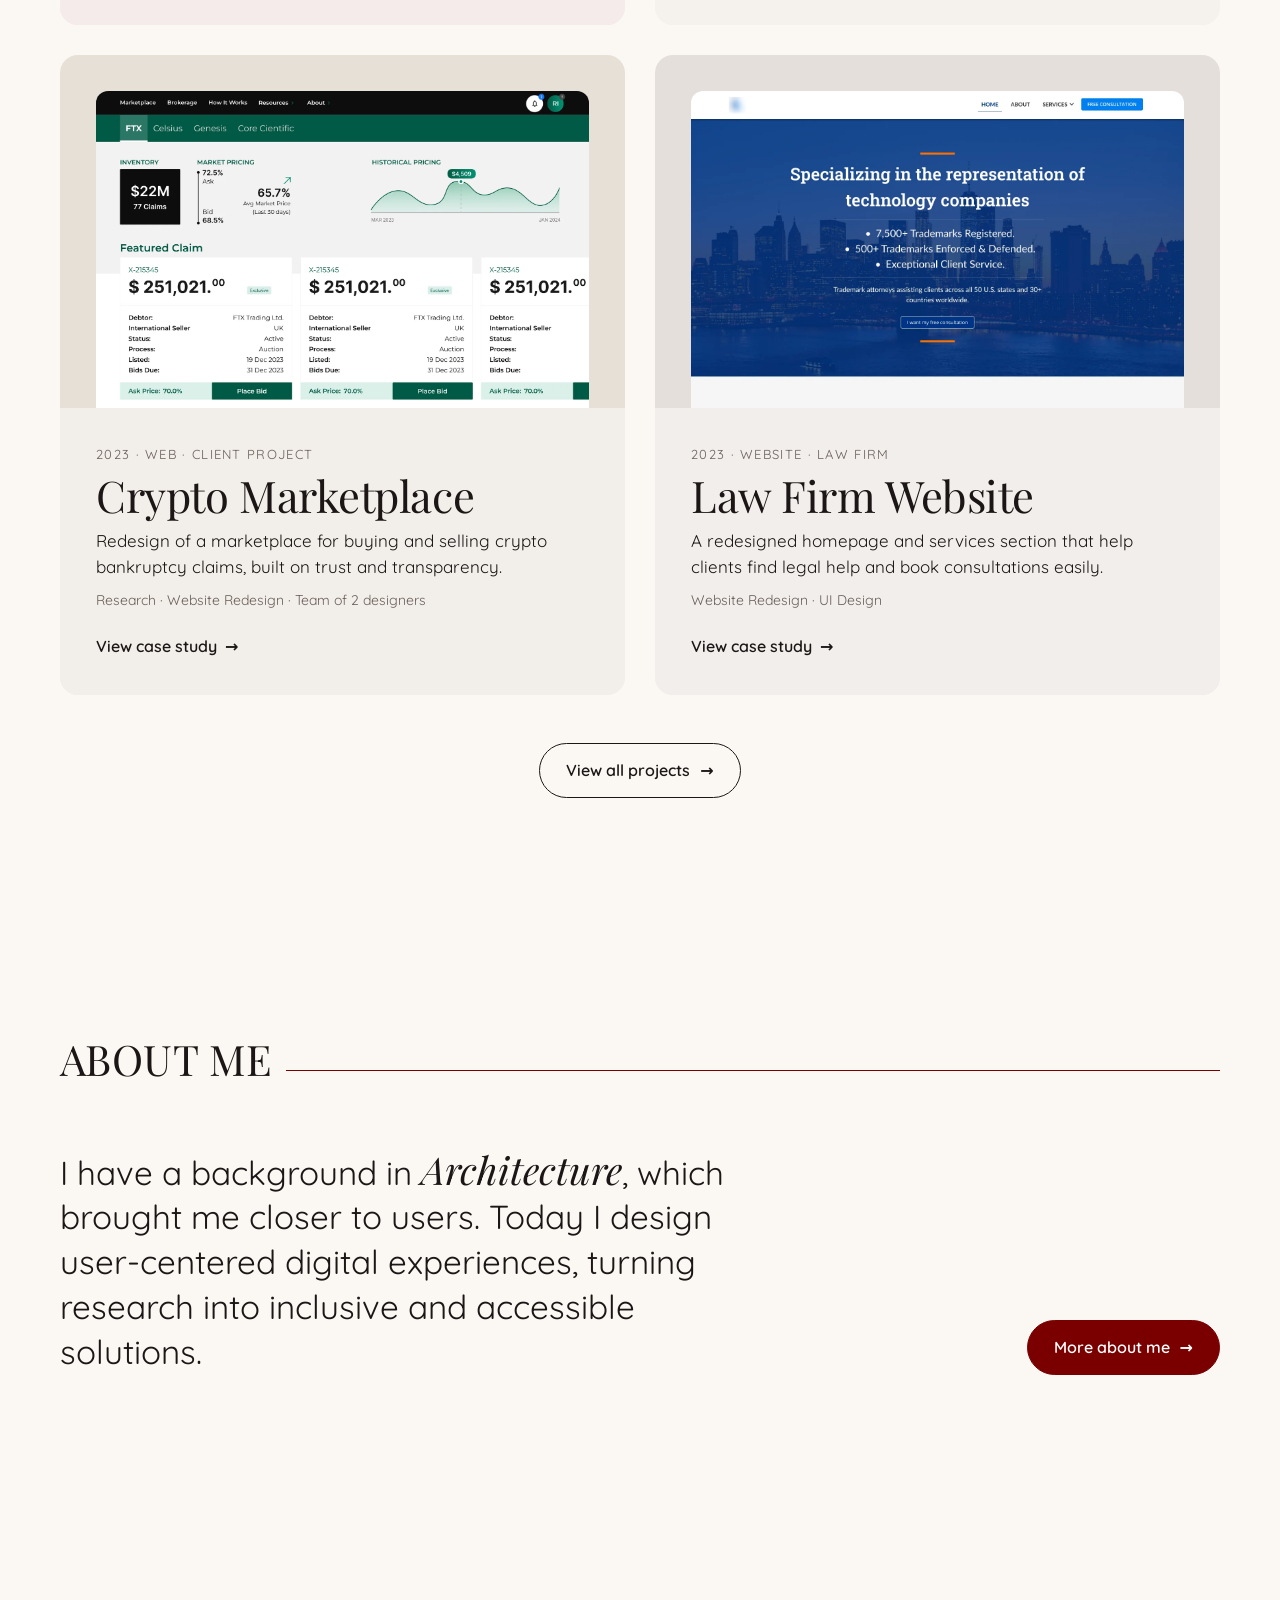
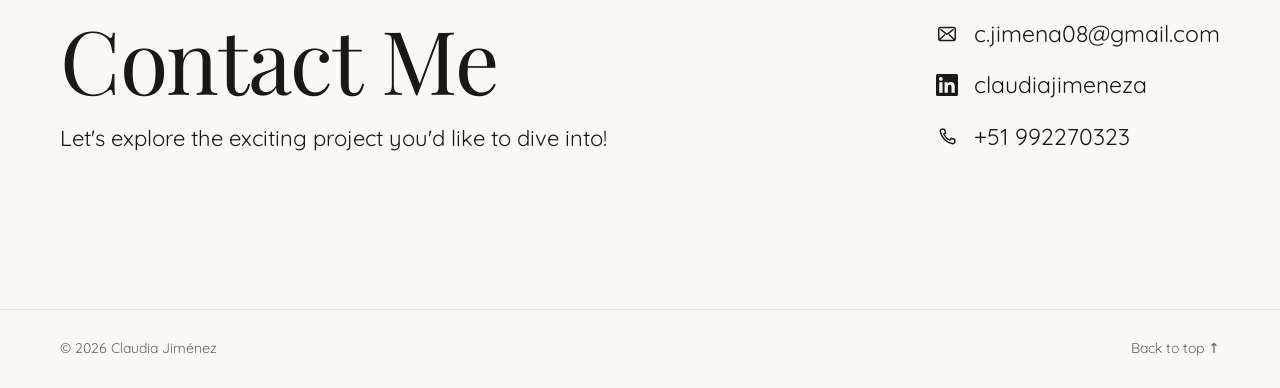
==== commit 10fdb12a: "Add shareable bilingual CV page with one-page PDFs, linked from the nav Co-Authored-By: Claude Opus " ====
--- a/index.html
+++ b/index.html
@@ -37,6 +37,7 @@
       <nav id="nav-links" class="nav__links">
         <a href="projects.html"><span data-l="en">Projects</span><span data-l="es">Proyectos</span></a>
         <a href="about.html"><span data-l="en">About</span><span data-l="es">Sobre mí</span></a>
+        <a href="cv/index.html">CV</a>
         <a href="#contact" class="pill"><span data-l="en">Contact Me</span><span data-l="es">Contáctame</span></a>
         <div class="nav__tools">
           <div class="lang" role="group" aria-label="Language" data-en-aria-label="Language" data-es-aria-label="Idioma">
